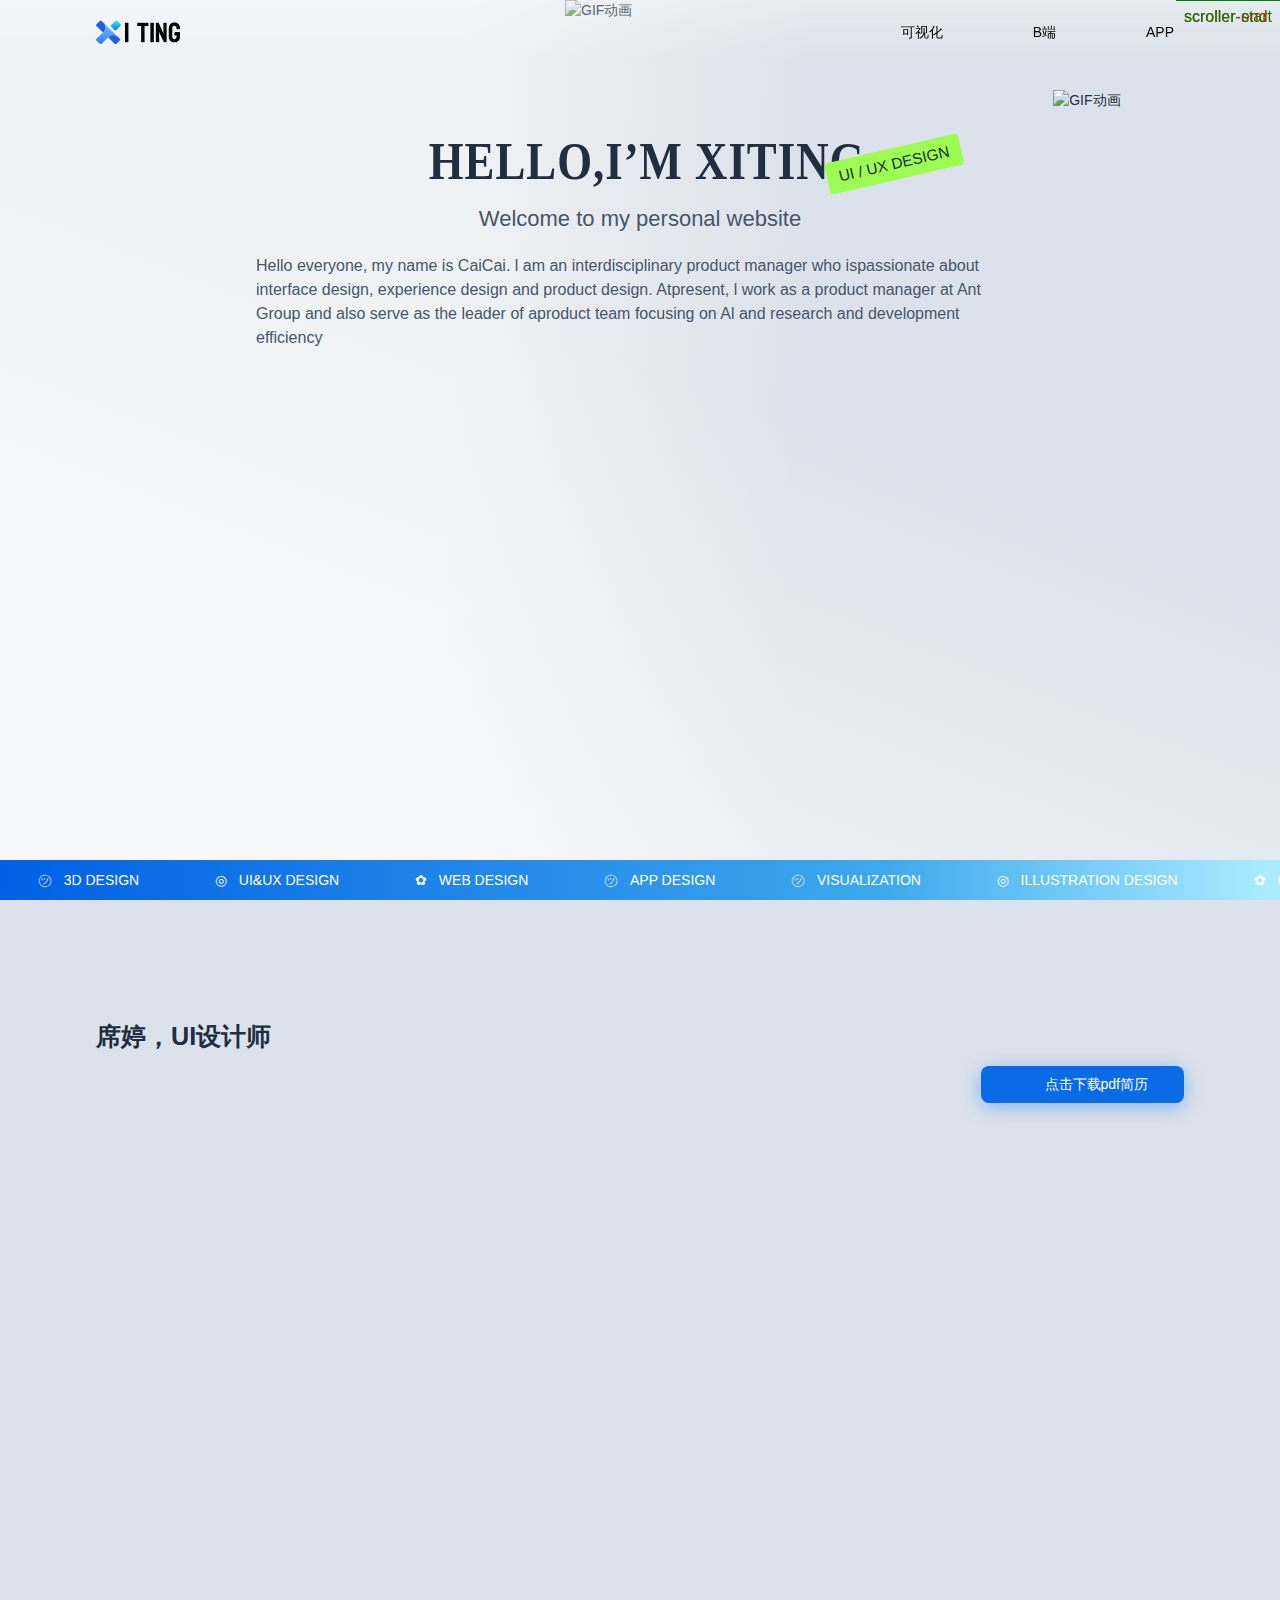
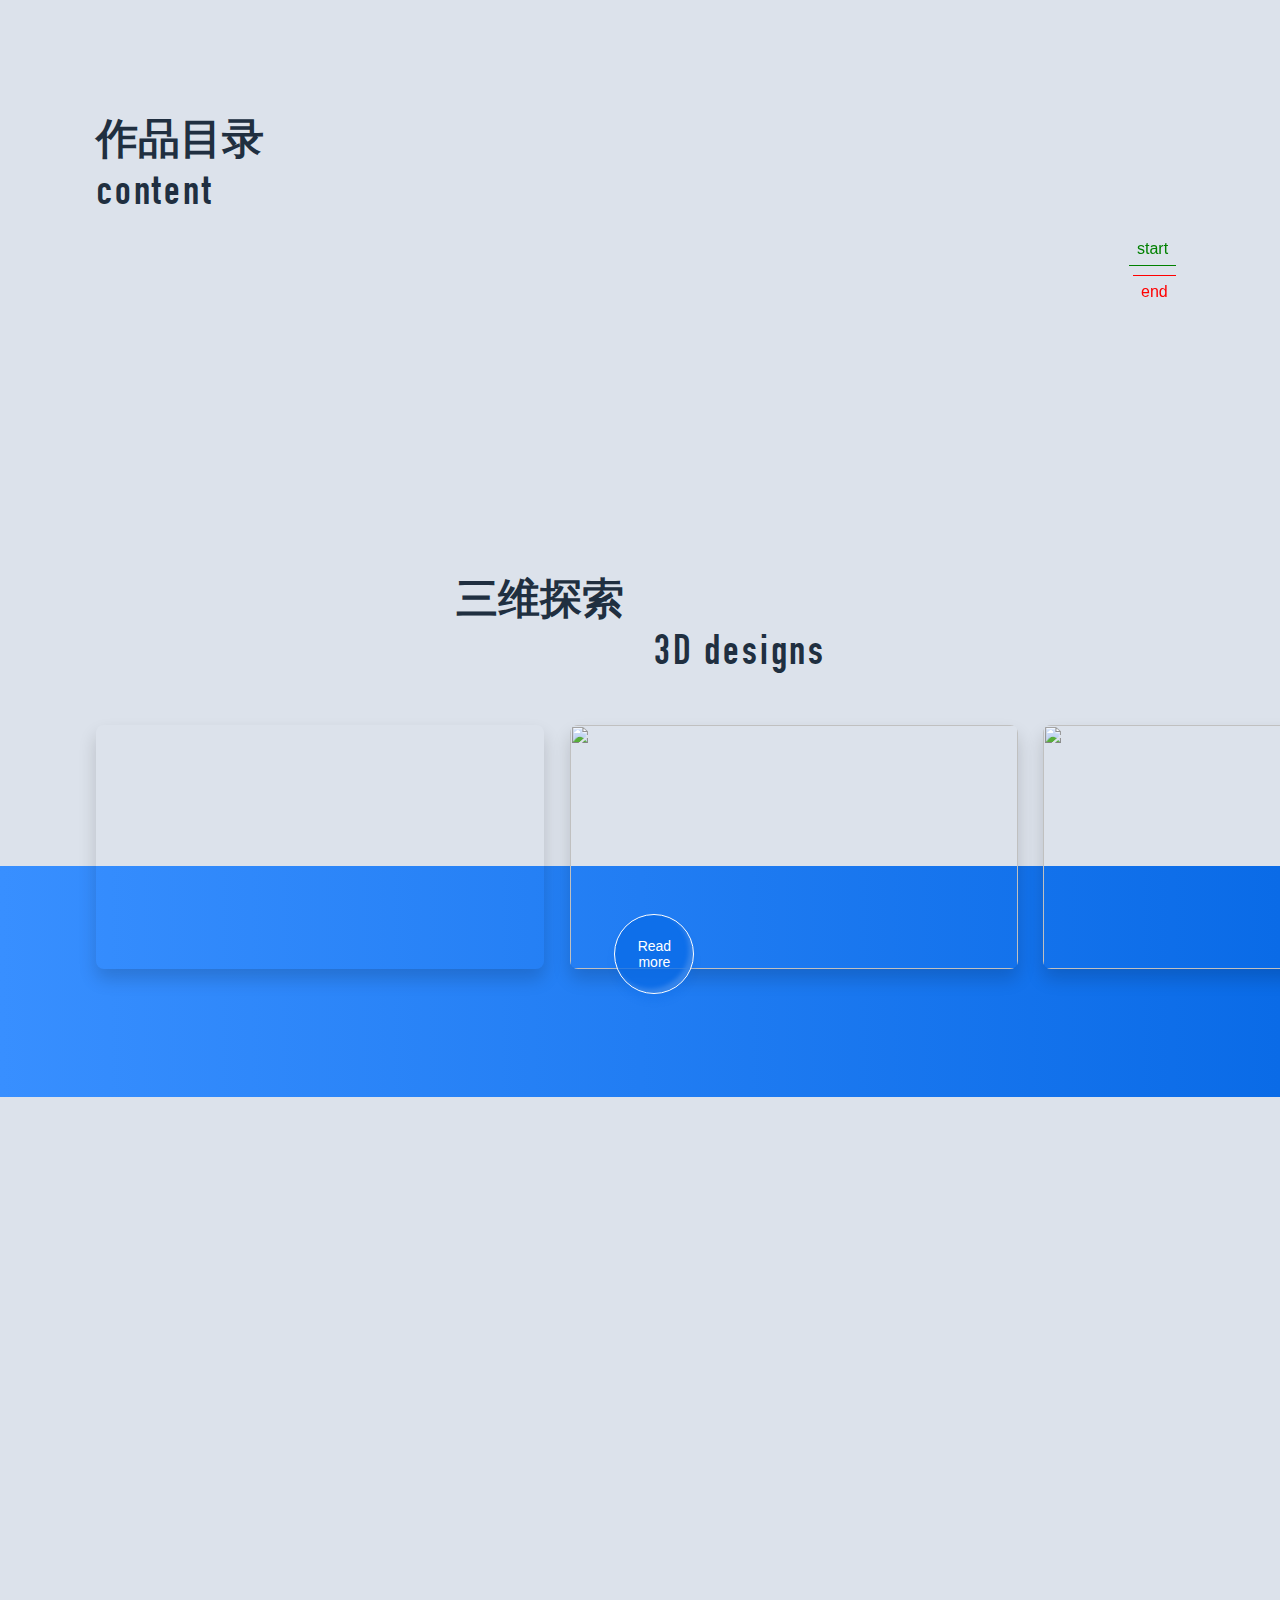
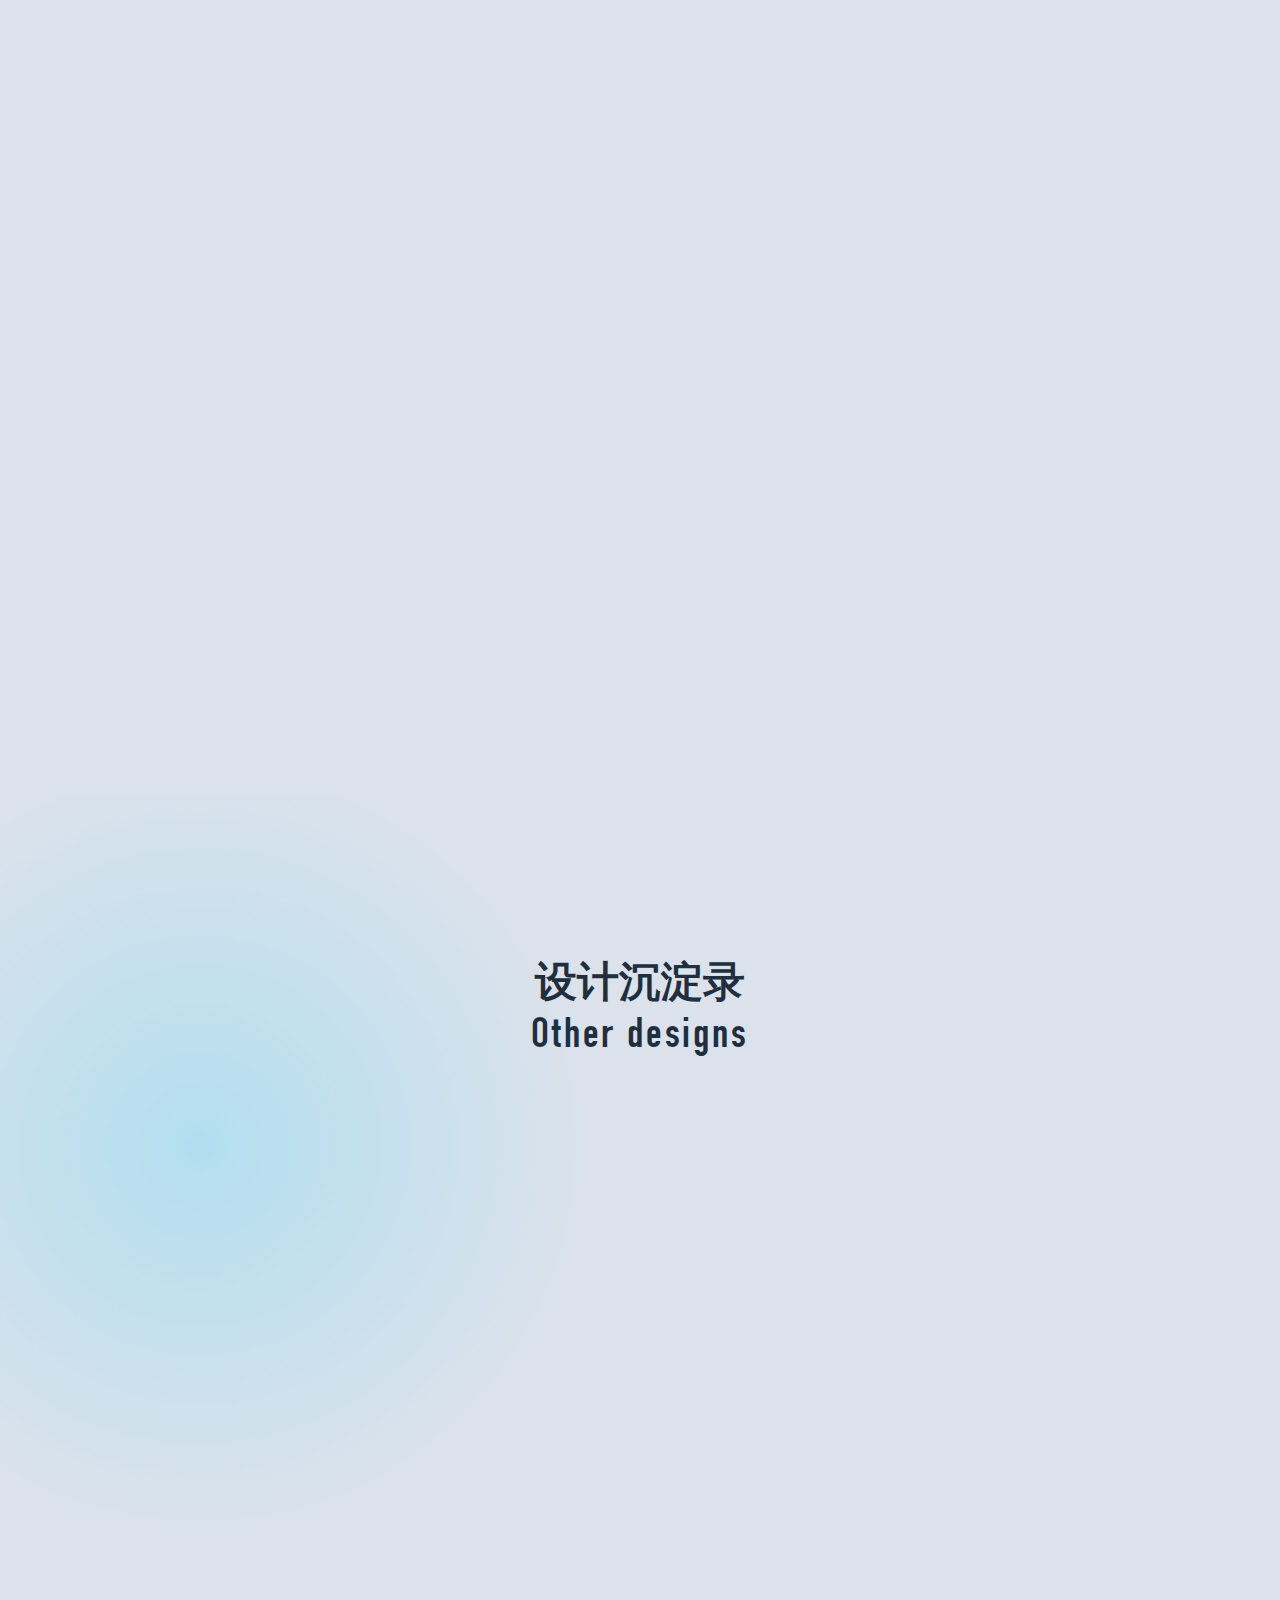
==== index.html @ aeb51ff8 "genxin1" ====
<!DOCTYPE html>
<html lang="en">
<head>
    <meta charset="UTF-8">
    <meta name="viewport" content="width=device-width, initial-scale=1.0">
    <title>席婷作品集</title>
    <link rel="shortcut icon" href="favicon.ico" type="image/x-icon">
    <script src="./libs/ScrollTrigger.min.js"></script>
    <script src="./libs/gsap.min.js"></script>
    <script src="//at.alicdn.com/t/c/font_4624662_8iobqelvjd4.js"></script>
    <style type="text/css">
        .icon {
           width: 1em; height: 1em;
           vertical-align: -0.15em;
           fill: currentColor;
           overflow: hidden;
        }
    </style>
    <link rel="stylesheet" href="./css/base.css">
    <link rel="stylesheet" href="./css/index.css">
</head>
<body>
    <!---------------------------- 头部 ---------------------------->
    <div class="header">
        <div class="wrapper">
            <!-- logo -->
            <a href="./index.html" class="mylogo"></a>
            <!-- 导航 -->
            <ul class="nav">
                <li><a href="visualization.html">可视化</a></li>
                <li><a href="tob.html">B端</a></li>
                <li><a href="app.html">APP</a></li>
            </ul>
            <!-- 手机显示按钮 -->
            <div class="burger"></div>
        </div>
    </div> 
    <!------------------------ 1.作品集封面 ---------------------------->
    <div class="banner">
        <div class="gif-container gif1">       
            <img src="./img/index/gif/方形-statistic.png" alt="GIF动画" class="static-gif">
            <img src="./img/index/gif/方形gif.png" alt="GIF动画" class="hover-gif" id="gifImage" >
        </div>
        <div class="gif-container gif2">       
            <img src="./img/index/金属旋转/4告警动画49-70-90_0000.png" alt="GIF动画" class="static-gif">
            <img src="./img/index/gif/metal.png" alt="GIF动画" class="hover-gif" id="gifImage" >
        </div>

        <div class="wrapper"> 
                <div class="banner-title">
                    <h1 >hello,i’m xiting. </h1> 
                    <div class="banner-label">UI / UX DESIGN </div>              
                </div>

                <h4>Welcome to my personal website</h4>
                <p>Hello everyone, my name is CaiCai. l am an interdisciplinary product manager who ispassionate about interface design, experience design and product design. Atpresent, l work as a product manager at Ant Group and also serve as the leader of aproduct team focusing on Al and research and development efficiency</p>
        </div>
        <div class="banner-roll">
            <div class="roll">
                <span>㋡&nbsp&nbsp 3d design</span>
                <span>◎&nbsp&nbsp UI&UX  DESIGN</span>
                <span>✿&nbsp&nbsp WEB Design</span>
                <span>㋡&nbsp&nbsp app Design</span>
                <span>㋡&nbsp&nbsp Visualization</span>
                <span>◎&nbsp&nbsp Illustration design</span>
                <span>✿&nbsp&nbsp Graphic Design</span>
            </div>
    
        </div>
        <div class="banner-bg"></div>
    </div>
    <!------------------------- 2.个人信息 ----------------------------->
    <div class="personal">
        <img src="./img/index/3d表情.png" alt="" class="emoji">
        <!-- 上方个人信息 -->
        <div class="personal-top wrapper">
            <div class="person-left">
                <img src="./img/index/个人照片.png" alt="" class="myphoto">
                <h2 class="name">席婷，UI设计师</h2>
                <ul class="skill-tags">
                    <li class="skill-tag">8年UI设计经验</li>
                    <li class="skill-tag">三维设计</li>
                    <li class="skill-tag">动效设计</li>
                    <li class="skill-tag">交互设计</li>
                </ul>
            </div>
            <div class="button-3d">
                <a href="" class="download-button">
                    <div class="arrow">
                        <iframe src="./img/index/arrow.svg" frameborder="0"></iframe>
                    </div>
                    点击下载pdf简历
                </a>
            </div>
        </div>
        <!-- 下方工作经历 -->
        <div class="work-experience wrapper">
            <!-- 　时间线 -->
            <ul class="timeline">    
                <li class="timeline-item">
                    <i class="icon timeline-axis circle"></i>
                    <div class="timeline-content">
                        <h4>2022/03  -  至今</h4>
                        <div class="company">武汉光谷信息技术股份有限公司</div>
                        <div class="company-duties">UI设计师</div>
                        
                        <p>1.主导设定整体视觉风格和UI设计，包括界面设计<span>图标设计</span>、图标设计、配色，负责参与设计体验、交互流程和设计规范的制定
                            <br><span></span>
                            2.跟进产品设计、开发和上线的整个过程，跟进设计还原度，保障产品设计品质的有效落地
                            <br>
                            3.根据公司品牌策略，设计各种日常运营活动、banner、海报、单页等
                        </p>
                    </div>
                </li>
                <li class="timeline-item">
                    <i class="icon timeline-axis circle"></i>
                    <div class="timeline-content">
                        <h4>2022/03  -  至今</h4>
                        <div class="company">武汉光谷信息技术股份有限公司</div>
                        <div class="company-duties">UI设计师</div>
                        
                        <p>1.主导设定整体视觉风格和UI设计，包括界面设计<span>图标设计</span>、图标设计、配色，负责参与设计体验、交互流程和设计规范的制定
                            <br><span></span>
                            2.跟进产品设计、开发和上线的整个过程，跟进设计还原度，保障产品设计品质的有效落地
                            <br>
                            3.根据公司品牌策略，设计各种日常运营活动、banner、海报、单页等
                        </p>
                    </div>
                </li>
                <li class="timeline-item">
                    <i class="icon timeline-axis circle"></i>
                    <div class="timeline-content">
                        <h4>2018/07  -  2022/03</h4>
                        <div class="company">武汉小象智云科技有限公司</div>
                        <div class="company-duties">UI设计师</div>
                        
                        <p>1.主导设定整体视觉风格和UI设计，包括界面设计<span>图标设计</span>、图标设计、配色，负责参与设计体验、交互流程和设计规范的制定
                            <br><span></span>
                            2.跟进产品设计、开发和上线的整个过程，跟进设计还原度，保障产品设计品质的有效落地
                            <br>
                            3.根据公司品牌策略，设计各种日常运营活动、banner、海报、单页等
                        </p>
                    </div>
                </li>



            </ul>
        </div>
    </div>
    <!--------------------------- 3.目录 ----------------------------->
    <div class="content">
        <img src="./img/index/3d靶子.png" alt="" class="target">
        <div class="wrapper">
            <h1>作品目录</h1>
            <p class="English">content</p>  
            <ul class="content-items">
                <!-- APP -->
                <li class="content-item item-1">
                    <a href="visualization.html">
                        <div class="content-img">
                            <img src="./img/index/1APP.png" alt="">
                        </div>
                        <img src="./img/index/数字1.png" alt="" class="number">
                        <h2>可视化</h2>
                        <ul class="content-labels">
                            <li class="content-label">数字化配电房运维平台</li>
                            <li class="content-label">湖南保供电</li>
                        </ul>
                    </a>
                </li>
                <!-- PC端 -->
                <li class="content-item item-2">
                    <a href="tob.html" >
                        <div class="content-img">
                            <img src="./img/index/2PC.png" alt="">
                        </div>
                        <img src="./img/index/数字2.png" alt="" class="number">
                        <h2>PC端</h2>
                        <ul class="content-labels">
                            <li class="content-label">泛在物联图形绘制系统</li>
                            <li class="content-label">问答社区</li>
                        </ul>
                    </a>
                </li>
                <!-- 可视化 -->
                <li class="content-item item-3">
                    <a href="app.html">
                        <div class="content-img">
                            <img src="./img/index/3可视化.png" alt="">
                        </div>
                        <img src="./img/index/数字3.png" alt="" class="number">
                        <h2>APP&小程序</h2>
                        <ul class="content-labels">
                            <li class="content-label">车船定位</li>
                            <li class="content-label">车船定位</li>
                        </ul>
                    </a>
                </li>
            </ul>
      
        </div>
    </div>
    <!---------------------------4.3d设计 ----------------------------->
    <div class="design-3d">
        <img src="./img/index/metal.png" alt="" class="metal">
        <h1 class="text-left">三维探索</h1>
        <p class="English en-right">3D designs</p> 
        <div class="div-3d">
            <div class="more-button">
                <a href="./gsap.html"><p>Read</p><p>more</p></a>
            </div>
            <ul class="lists-3d">
                <li class="list-3d"><video src="./video/作品集视频.mp4" autoplay muted loop ></video> </li>
                <li class="list-3d"><img src="./img/index/3d-2.png" alt=""> </li>
                <li class="list-3d"><img src="./img/index/3d-3.png" alt=""> </li>
                <li class="list-3d"><img src="./img/index/3d-4.png" alt=""> </li>
            </ul> 
        </div>
        <div class="decoration">
            <img src="./img/index/3d design.png" alt="">
        </div>
    </div>
    <!------------------------- 5.其他设计 --------------------------->
    <div class="other-designs">
        <img src="./img/index/3d钢笔.png" alt="" class="pen">
        <h1 >设计沉淀录</h1>
        <p class="English">Other designs</p>  
        <div class="img-roll wrapper">
            <!-- 向左滚动 -->
            <div class="text-scroll">
                <span>3d design</span>
                <span>☻</span>
                <span>Operations Design</span>
                <span >✹</span>
                <span>Graphic Design</span>
                <span>☻</span>
            </div>
            <!-- 向右滚动 -->
            <ul class="scroll-right">
                <li class="right-list"><img src="./img/index/img-roll/1.png" alt=""></li>
                <li class="right-list"><img src="./img/index/img-roll/2.png" alt=""></li>
                <li class="right-list"><img src="./img/index/img-roll/3.png" alt=""></li>
                <li class="right-list"><img src="./img/index/img-roll/4.png" alt=""></li>
                <li class="right-list"><img src="./img/index/img-roll/5.png" alt=""></li>
                <li class="right-list"><img src="./img/index/img-roll/6.png" alt=""></li>

            </ul>
            <!-- 向左滚动 -->
            <ul class="scroll-left">
                <li class="left-list"><img src="./img/index/img-roll/7.png" alt=""></li>
                <li class="left-list"><img src="./img/index/img-roll/8.gif" alt=""></li>
                <li class="left-list"><img src="./img/index/img-roll/9.gif" alt=""></li>
                <li class="left-list"><img src="./img/index/img-roll/10.png" alt=""></li>
                <li class="left-list"><img src="./img/index/img-roll/11.png" alt=""></li>
                <li class="left-list"><img src="./img/index/img-roll/12.png" alt=""></li>
            </ul>

        </div>
    </div>





  <!-- 引入JS文件 --> 
  <script src="./js/index.js"></script>
  <script src="./js/media.js"></script>
  <script src='https://cdnjs.cloudflare.com/ajax/libs/matter-js/0.19.0/matter.min.js'></script><script  src="./script.js"></script>


</body>
</html>
---- css/base.css ----
/* 基础公共样式：清除默认样式 + 设置通用样式 */
* {
  margin: 0;
  padding: 0;
  box-sizing: border-box;
}

li {
  list-style: none;
}

html,body {
  font: 14px/1.5 "PingFang SC","Microsoft Yahei", "Hiragino Sans GB", "Heiti SC", "WenQuanYi Micro Hei", sans-serif;
  color: #202F40;
  height: 100%;
}

a {
  color: #202F40;
  text-decoration: none;
}

/* --------------------------------字体引用-------------------------------- */
@font-face {
    font-family: "DIN-Condensed";
    src: url("../font/DIN-Condensed-Bold-2.ttf");font-weight: normal;font-style: normal;
}

/* 版心 */
.wrapper {
  width: 85%;
  margin: auto;
  height: 100%;  
}

:root {
  /* 主要背景 */
  --body-bg-color: #DCE2EB;
  /* --card-bg-color: #fff; */
  /* --line-color: #d7d7d7; */

  /* 主要主题颜色 */
  --first-color: #0A6BE7;
  /* --secend-color: #6a59d1; */
  /* --third-color: #777; */

  /* 字体颜色 */
  --text-color-1:#202F40;
  --text-color-2:#475669;
  --text-color-3:#9DAABF;

  /* 盒子阴影 */
  /* --box-shadow: 0px 0px 20px rgb(0 0 0 /10%); */

  /* 字体大小 */
  --small-font-size: .9rem;
  --normal-font-size: 1rem;
  --middle-font-size: 1.14rem;
  --big-font-size: 1.5rem;

  /* color filet */
  --color-filter: invert(1);

  /* 滚动条 */

  --scrool-bar-color: #c5cadf;
  --scrool-thumb-color: #70768a;
  --scrool-thumb-hover-color: #454f6b;

}

html {
  /* 鼠标滚动平滑 */
  scroll-behavior: smooth;
}
---- css/index.css ----
body{
    background-color:var( --body-bg-color) ;
}
/* --------------------------------------头部------------------------------------------ */
.header{
    width: 100%;
    height: 64px;
    position: fixed;
    top: 0;
    z-index: 123;
    background: linear-gradient(180deg, rgba(255, 255, 255, 0.30) 0%, rgba(255, 255, 255, 0.00) 100%);
  }
  
.mylogo{
    width: 84px;
    height: 24px;
    background-size: cover;
    background-image: url(../logo/logo.svg);
}
  
.header .wrapper {
    height: 100%;
    /* 垂直居中 */
    align-items: center;
    display: flex; 
    /* 两端对齐 */
    justify-content: space-between;
}
/* 导航 */
.nav {
    display: flex;
  }
.nav a {
    font-size:var(--normal-font-size);
    color: #000;
    margin: 10px;
    text-decoration: none;
    position: relative;
    margin-left: 5.7rem;  
}
.nav a::after{
    content: '';
    width: 100%;
    height: 1px;
    /* currentColor可以获取当前元素或父元素的color */
    background-color: currentColor;
    position: absolute;
    left: 0;
    bottom: 0;
    /* 沿x轴缩放至隐藏 */
    transform: scaleX(0);
    /* 设置变换圆点为右 */
    transform-origin: right;
    /* 设置变换时的过渡 */
    transition: transform 0.3s ease-out;
}
.nav a:hover::after{
    /* 沿x轴缩放至显示 */
    transform: scaleX(1);
    /* 设置变换圆点为左 */
    transform-origin: left;
}
.burger {
    display: none;
}

/* ----------------------------------1.作品集封面----------------------------------- */
.banner{
    width: 100%;
    height: 100%;
    display: flex;
    justify-content: center;
    background: linear-gradient(201deg, rgba(252, 252, 252, 0.00) 43.24%, rgba(252, 252, 252, 0.60) 83.72%),
                linear-gradient(272deg, rgba(252, 252, 252, 0.00) 37.92%, rgba(252, 252, 252, 0.60) 64.42%);
}
.banner-bg {
    z-index: -1;
    width: 100%;
    height: 100%;
    position: absolute;
    background-image: url(../img/index/banner-bg.png);
    background-repeat: no-repeat; 
    background-size: 200vw 100vh;
    animation:banner-bg-flow 30s linear infinite;  
}

@keyframes banner-bg-flow{
    0%{
        background-position:0 0;

    }
    
    100%{
        background-position: -100vw 0;
    }

}

.banner .wrapper {
    height: 100%;
    padding-top: 10%;
    padding-bottom: 4%;
    display: inline-flex;
    flex-direction: column;
    justify-content: flex-start;
    align-items: center;  
}

.banner-title{
    display: flex;
    align-items: flex-end;
    flex-shrink: 0;
    justify-content: center;
    margin-left: 15%;
    
}
.banner h4 {
    color: var(--text-color-2);
    font-size: 22px;
    font-weight: 500;
    padding-top: 0.5vw;
}
.banner p {
    width: 60vw;
    font-size: 16px;
    color: var(--text-color-2);
    margin: 1.5vw 0;
}
.banner h1 {
    font-size: 3.5vw;
    font-family: "Helvetica Neue";
    letter-spacing: 1px;
    text-transform: uppercase;
    transform: scaleY(1.2);
}
.banner-label {
    display: inline-flex;
    height: 32px;
    transform: rotate(-13deg) ;
    transition: all 0.6s ease-out;
    transform-origin: left bottom;
    padding: 6px 12px;
    align-items: center;
    border-radius: 4px;
    background: #9DFC51;
    font-size: 1.1rem;
    color: var(--text-color-1);
    font-weight: 500;
    letter-spacing: 0px;
    position: relative;
    left: -8%;
}
/* ----------gif鼠标移入效果----------- */
.gif-container {
    position: absolute;
    overflow: hidden; /* 防止图片溢出容器 */
    width: 150px; /* 根据需要调整宽度 */
    height: 150px;
    transition: all 0.6s ease-out;
}
.gif-container img {
    position: absolute;
    width: 100%; /* 根据需要调整宽度 */
    height: 100%; /* 根据需要调整高度 */
}
.static-gif {
    z-index: 1; /* 确保静态图片在前面 */
}
.hover-gif {
    display: none; /* 默认不显示 */
    z-index: 2; /* 确保悬停图片在前面 */
}
.gif-container:hover .static-gif {
    display: none; /* 悬停时隐藏静态图片 */
}
.gif-container:hover .hover-gif {
    display: block; /* 悬停时显示悬停图片 */
}

/* 单独设置 */
.banner .gif1 {
    right: 6%;
    top: 10%;
}


/* -------------个人经验等信息----------------- */
.banner-information {
    margin-top: 2.2rem;
    display: flex;
}
.banner li {
    display: flex;
}
.banner .number {
    font-size: 4.1rem;
    font-weight: 700;
    font-family: "DIN-Condensed";
    background: linear-gradient(180deg, #0C75F0 0%, #30A8FF 100%);
    -webkit-background-clip: text;
    -webkit-text-fill-color: transparent;
}
.banner .unit {
    /* 上右下左 */
    margin: 0.7rem 0 0 0.28rem;
    font-size: 12px;
    font-weight: 400;
    display: inline-block;
    vertical-align: top;
}
.banner iframe {
    width: 112px;
    height: 8px;
}
.banner .one {
    padding-top: 0.4rem;
    margin-left: 1.2rem;
    display: flex;
    flex-direction: column;
    align-items: flex-end;
    gap: 2px;
}
.banner .line {
    width: 1px;
    height: 2.8rem;
    background-color: rgba(51, 52, 59, 0.20);
    margin-top: 0.8rem;
    margin-left: 1.4rem;
    margin-right: 1.4rem;
}
.banner .two {
    padding-top: 0.5rem;
    display: flex;
    flex-direction: column;
    align-items: flex-start;
    gap: 0.7rem;
}

.banner-roll {
    width: 100%;
    height: 40px;
    position: absolute;
    bottom: 0;
    background: linear-gradient(90deg, #0160E5 0%, #3EA9EC 69.27%, #AAEBFF 98.96%);
    color: #fff;
    display: flex;
    align-items: center;
    overflow: hidden;
}
.banner-roll .roll{
    display: flex;
    position: absolute;
    left: 0px;
}
.banner-roll span {
    margin:0 38px;
    text-transform: uppercase;
    /* 强制文字不换行 */
    white-space: nowrap;
}
/* 文字动画 */
.banner-roll .roll{  
    animation:text-roll 30s linear infinite;   
}
@keyframes text-roll{
    0%{
        transform:  translateX(0px);
    
    }
    
    100%{
        transform:  translateX(-1442px);
    }
}




/* -------------------------------2.个人资料banner----------------------------- */
.personal {
    width: 100%;
    /* height: 960px; */   
    background-repeat: no-repeat; 
    position: relative;
    overflow: hidden;
    animation:bg-flow 15s linear infinite;  
    
}
@keyframes bg-flow{
    0%,100%{
        background-image: 
        radial-gradient(closest-side, rgba(53, 179, 211, 0.55), rgba(235, 105, 78, 0)),
        radial-gradient(closest-side, rgba(235, 105, 78, 0), rgba(235, 105, 78, 0)),
        radial-gradient(closest-side, rgb(100 36 255 / 25%), rgba(235, 105, 78, 0)),
        url(../img/index/个人信息bg.png);
        background-size: 600px 600px, 24vw 24vw, 300px 300px, 100% auto;
        background-position: -225px 18vw, 7vw 16vw, 5vw 16vw, 0 0;
        
    }
    
    30%{
        background-image: 
        radial-gradient(closest-side, rgba(53, 179, 211, 0.55), rgba(235, 105, 78, 0)),
        radial-gradient(closest-side, rgba(235, 105, 78, 0), rgba(235, 105, 78, 0)),
        radial-gradient(closest-side, rgb(100 36 255 / 25%), rgba(235, 105, 78, 0)),
        url(../img/index/个人信息bg.png);
        background-size: 400px 400px, 40vw 40vw, 500px 500px, 100% auto;
        background-position: 50px 15vw, -100px 16vw, 6vw 15vw, 0 0;
    }
    60%{
        background-image: 
        radial-gradient(closest-side, rgba(53, 179, 211, 0.55), rgba(235, 105, 78, 0)),
        radial-gradient(closest-side, rgba(235, 105, 78, 0), rgba(235, 105, 78, 0)),
        radial-gradient(closest-side, rgb(100 36 255 / 25%), rgba(235, 105, 78, 0)),
        url(../img/index/个人信息bg.png);
        background-size: 400px 400px, 30vw 30vw, 500px 500px, 100% auto;
        background-position: -200px 17vw, 0px 16vw, -10vw 21vw, 0 0;
    }
}

.personal-top {
    display: flex;
    justify-content: space-between;
    align-items: flex-end;
}
.myphoto {
    width: 16vw;
    margin: 8vw 0 10px 0;
}

.name {
    color: var(--text-color-1);
    font-size: 1.8rem;
    font-weight: 800;
    width: 8em;
}


@keyframes typingWords {
    0% {
        width: 0;
    }
}

@keyframes cursor {
    50% {
        border-color: transparent;
    }
}

.skill-tags {
    display: inline-flex;
    gap: 12px;
    /* 自动换行 */
    flex-wrap: wrap;
    margin-top: 16px;
    /* 缓入缓出 */
	transition: all  ease-out;
}
.skill-tags li {
    display: flex;
    padding: 4px 16px;
    justify-content: center;
    align-items: center;
    border-radius: 37px;
    color: #000;
    border: 1px solid #000;
}
/* -------下载简历按钮样式-------- */
.button-3d{
    /* transform-style: preserve-3d; /* 使子元素保持3D空间 */
    /* perspective: 500px; 设置透视距离 */
}
.download-button {
    /* transform: rotatez(5deg);  */
    transform-origin: right bottom 0;
    display: inline-flex;
    padding: 8px 36px 8px 24px;
    justify-content: center;
    align-items: center;
    gap: 10px;
    border-radius: 8px;
    color: #fff;
    background: var(--first-color);
    box-shadow: 0px 4px 20px 0px rgba(10, 107, 231, 0.40);
    white-space: nowrap;
}

@keyframes animate{
    0%{
        background-position: 0 0;
    }
    100%{
        background-position: 450% 0;
    }
}

.personal a:hover{
    background: linear-gradient(90deg,#03a9f4,#45C496,#03a9f4,#B450CD,#03a9f4);
    animation: animate 8s linear infinite;
    background-size: 450%;
    color: #fff;
    border: 0px solid #000;
    box-shadow: 0px 4px 20px 0px rgba(10, 107, 231, 0.40);
}

/* 下载箭头移动动画 */
.arrow{
    width: 30px;
    height: 15px;
}
.arrow iframe {
    width: 19px;
    height: 14px;
    animation:arrow 1s linear infinite;  
}

@keyframes arrow{
    0%{
        transform:  translateX(0px);
    
    }
    50% {
        transform:  translateX(10px);
    }
    100%{
        transform:  translateX(0px);
    }
}

/* ------------下方工作经历------------- */
.work-experience{
    margin-top: 40px;
    margin-bottom: 80px;
    display: flex;
    padding: 38px 40px 35px 40px;
    justify-content: center;
    align-items: center;
    border-radius: 24px;
    border: 2px solid #FFF;
    background: rgba(255, 255, 255, 0.3);
    box-shadow: 0px 0px 30px 0px rgba(225, 232, 251, 0.80) inset;
    backdrop-filter: blur(3px);

}

/* ------------------时间线样式------------------- */

.timeline {
    display: flex;
    justify-content: space-between;
    align-items: flex-start;
    flex-wrap: wrap;
}

.timeline-item {
    position: relative;
    width: 30%;
    /* height: 280px; */
}

.timeline-item:first-child::before {
    display: block;
}


.timeline-item::before {
    content: '';
    position: absolute;
    left: 0;
    top: 6px;
    z-index: 0;
    width: 1px;
    height: 98%;
}

.timeline-item::before,
hr {
    /* 时间线 */
    border-left: 1px dashed #C7D0D9;
}

.timeline-axis {
    position: absolute;
    left: -5px;
    top: 0;
    z-index: 10;
    width: 20px;
    height: 20px;
    line-height: 20px;
    /* 圆点颜色 */
    background-color: #EDF1F8;
    color: #5FB878;
    border-radius: 50%;
    text-align: center;
    cursor: pointer;
}

.icon {
    font-family: layui-icon !important;
    font-size: 16px;
    font-style: normal;
}

.timeline-content {
    padding-left: 25px;
    /* 内容文字样式 */
    line-height: 22px;
    color: #666;
    top:-10px;
}

/* 入职时间样式 */
.timeline h4 {
  position: relative;
  margin-bottom: 8px;
  font-weight: 400;
  color: #4C5A72;
}
/* 标题文字样式 */
.timeline .company {
    font-size: var(--middle-font-size);
    font-weight: 600;
    display: block;
    width: 300px;
    color: #34495E;
    margin-bottom: 12px;
}
/* 职务标签 */
.company-duties{
    display: inline-flex;
    padding: 3px 10px;
    justify-content: center;
    align-items: center;
    border-radius: 4px;
    background: rgba(10, 107, 231, 0.10);
    color: var(--first-color);
    font-size: var( --small-font-size);
    margin-bottom: 12px;
}

.timeline span {
  color: var(--first-color);
}

.timeline-content p {
    color:var( --text-color-2);
    line-height: 179.5%;
}

/* 圆点样式 */
.circle {
    width: 12px;
    height: 12px;
    border-radius: 50%;
    border: 2px solid #71A3FF;
    margin-top: 4px;
    /* margin-left: 4px */
}
/* ----------------------------------------------------- */

.emoji {
    width: 200px;
    position: absolute;
    top: 9vw; 
    right: 2vw;
    /* 缓入缓出 */
	transition: all 0.6s ease-out;

}

/* ----------------------------------------3.目录---------------------------------------- */
.content {

    width: 100%;
    padding: 8vw 0 6vw 0;
    position: relative;  
    background-repeat: no-repeat;
    animation:content-flow 5s linear infinite;  
}
@keyframes content-flow {
    0% ,100%{
        background-image: 
        radial-gradient(closest-side, rgba(14, 207, 255, 0.1), rgba(235, 105, 78, 0)),
        radial-gradient(closest-side, rgba(147, 52, 255, 0.2), rgba(235, 105, 78, 0)),
        radial-gradient(closest-side, rgba(52, 184, 255, 0.4), rgba(235, 105, 78, 0)),
        radial-gradient(closest-side, rgba(255, 236, 31, 0.2), rgba(235, 105, 78, 0));
        background-size:40vmax 40vmax, 30vmax 30vmax, 28vmax 28vmax, 20vmax 20vmax;
        background-position:-200px 16vw,80vw 20px,70vw 6vw,80vw 12vw; 
    }
    30%{
        background-image: 
        radial-gradient(closest-side, rgba(14, 207, 255, 0.1), rgba(235, 105, 78, 0)),
        radial-gradient(closest-side, rgba(147, 52, 255, 0.2), rgba(235, 105, 78, 0)),
        radial-gradient(closest-side, rgba(52, 184, 255, 0.4), rgba(235, 105, 78, 0))，
        radial-gradient(closest-side, rgba(255, 236, 31, 0.2), rgba(235, 105, 78, 0));
        background-size:40vw 40vw, 28vmax 28vmax, 32vmax 32vmax, 26vmax 26vmax;
        background-position:-200px 16vw,60vw 12px,80vw 20vw,70vw 8px,; 
    }
    60%{
        background-image: 
        radial-gradient(closest-side, rgba(14, 207, 255, 0.1), rgba(235, 105, 78, 0)),
        radial-gradient(closest-side, rgba(147, 52, 255, 0.2), rgba(235, 105, 78, 0)),
        radial-gradient(closest-side, rgba(52, 184, 255, 0.4), rgba(235, 105, 78, 0)),
        radial-gradient(closest-side, rgba(255, 236, 31, 0.2), rgba(235, 105, 78, 0));
        background-size:40vw 40vw, 32vmax 32vmax, 28vmax 28vmax, 30vmax 30vmax;
        background-position: -200px 16vw, 60vw 12vw, 80vw 4vw,80vw 18vw;
    }
}
h1 {
    font-size: 3rem;
}
.English {
    margin-top:  -6px;
    font-size: 3rem;
    margin-bottom: 3vw;
    font-family: "DIN-Condensed";
    letter-spacing: 0.2rem;
}
.content-items {
    display: flex;
    justify-content: space-between;
    /* margin-bottom: 80px; */
}
.content-item {
    width: 27vw;
    border-radius: 17px;
    border: 1.5px solid #FFF;
    background: #FFF;
    box-shadow: 0px 0px 30px 0px rgba(225, 232, 251, 0.80) inset;
    /* 缓入缓出 */
	transition: all 0.5s ease-out;
    opacity: 0;
    transform: translateY(-20px) scale(0.96);
}

.content-item:hover {
    /* 鼠标移入元素沿Y轴上移 */
    transform: translateY(-10px);
    box-shadow: 0px 0px 30px 0px rgba(225, 232, 251, 0.80) inset, 0px 14px 20px 0px rgba(75, 102, 116, 0.15);
    .content-img img {
        transform: scale(1.05);        
    }
}
.content-item a {
    display: block;
    padding: 15px 15px 24px 15px;
}


.content-img {
    width: 100%;
    overflow: hidden;
    border-radius: 12px;
}
.content-img img {
    width: 100%;
    transition: all 0.5s ease-in-out 0.1s;
}
.content .number {
    width: 20%;
    margin-top: 1.2rem;
    margin-left: 8px;
}

.content h2 {
    font-size: 2rem;
    margin-top: -2rem;
    margin-bottom: 0.4vw;
    margin-left: 8px;
}

.content-labels {
    display: inline-flex;
    align-items: flex-start;
    gap: 16px;
    margin-left: 8px;
}
.content-label {
    display: flex;
    padding: 6px 19px;
    align-items: flex-start;
    gap: 16px;
    border-radius: 22px;
    border: 1px solid var(--475669, #475669);
    white-space: nowrap;
}

/* -----3d靶子------ */
.target {
    width: 102px;
    position: absolute;
    top: 8.2vw; 
    left: 12vw;
    /* 缓入缓出 */
	transition: all 0.6s ease-out;
}
/* -------------------------------------4.3d设计--------------------------------- */
/* 旋转金属 */
.metal {
    position: absolute;
    width: 10vw;
    top: 5.8vw;
    left: 45vw;
    z-index: 200;
}
.design-3d {
    width: 100%;
    padding-top: 8vw;
    text-align: center;
    position: relative; 
    overflow: hidden;
}
.div-3d {
    width: 100%;
    padding-bottom: 10vw;
    position: relative;
    /* overflow: hidden; */
}
.lists-3d {
    /* 缓入缓出 */
	transition: all 0.6s ease-out;
    display: flex;
    width: 5000px;
    margin-left: 7.5vw;
    gap: 2vw;
}
.list-3d {
    width: 35vw;
    height: 19vw;
    border-radius: 8px;
    box-shadow: 0px 10px 18px 0px rgba(0, 0, 0, 0.16);
}
.list-3d video,.list-3d img{
    width: 100%;
    height: 100%;
    border-radius: 8px;
}
.decoration {
    width: 100%;
    height: 18vw;
    background: linear-gradient(90deg, #388FFF 0%, #0A6BE7 100%);
    position: absolute;
    bottom: 0;
    z-index: -1;
    img {
        width: 80vw;
        margin-top: 4vw;
    }
}
.button2 {
    display: flex;
    
}

.more-button {
    position: absolute;
    bottom: 0;
    z-index: 100;
    left: 48vw;
    margin-bottom: 8vw;
    width: 80px;
    height: 80px;
    border-radius: 40.5px;
    background: rgba(10, 107, 231, 0.80);
    border: 1px solid #FFF;
    box-shadow: -4px -4px 4.3px 0px #3685EB inset, 0px 7px 6px 0px rgba(10, 107, 231, 0.25);

}

/* -----按钮hover效果------*/


@keyframes rotateBackground {
    0%{
        transform: rotate(0deg) ;
    }
    100%{
        transform: rotate(360deg);
    }

  }
  @keyframes rotate {
    0%{
        transform: rotate(0deg);
    }
    100%{
        transform: rotate(-360deg);
    }

  }
 
.more-button:hover {
    background: radial-gradient(50% 50% at 50% 50%, #0690F4 37.15%, rgba(6, 144, 244, 0.00) 100%), conic-gradient(from 0deg at 50.62% 49.38%, rgba(0, 178, 255, 0.80) 0deg, rgba(0, 255, 209, 0.80) 57.59999871253967deg, rgba(201, 233, 0, 0.80) 125.99999785423279deg, rgba(118, 132, 255, 0.80) 192.60000944137573deg, rgba(255, 67, 214, 0.80) 264.6000051498413deg, rgba(198, 207, 255, 0.80) 318.59999656677246deg, rgba(0, 178, 255, 0.80) 360deg);
    animation: rotateBackground 8s linear infinite;
    box-shadow: 0px 7px 6px 0px rgba(10, 107, 231, 0.25);
    a {
        animation: rotate 8s linear infinite;
        color: #fff;
    }
}
.more-button a {
    width: 100%;
    height: 100%;
    color: #fff;
    text-align: center;
    font-size: 1rem;
    font-style: normal;
    font-weight: 500;
    line-height: 14px; /* 87.5% */
    display: flex;
    justify-content: center;
    align-items: center;  
    flex-direction: column;
    gap: 2px;
}

/* -------------------------------------5.其他设计--------------------------------- */
.other-designs {
    padding: 12vw 0 5vw 0;
    width: 100%;
    text-align: center;
    position: relative;  
    background-image: 
    radial-gradient(closest-side, rgba(14, 207, 255, 0.2), rgba(235, 105, 78, 0));
    background-size:800px 800px;
    background-position:-200px -4vw; 
    background-repeat: no-repeat;
}
.img-roll {
    border-radius: 32px;
    background: #161B29;
    height: 700px;
    /* 相对定位 */
    position: relative;
    /* 溢出隐藏 */
    overflow: hidden;
    opacity: 0;
    transform: translateY(-20px) scale(0.96);
    /* 缓入缓出 */
    transition: all 0.6s  ease-out;
}
.fade-in{
    transform: translateY(0px) scale(1);
    opacity: 1;
}


.img-roll ul {
    /* overflow: hidden; */
    display: flex;
    position: relative;
    margin-bottom: 70px;
    right: 0px;
}
.img-roll li{
    height: 168px;
    padding-right: 40px;    
}
.img-roll img{
    width: 300px;
    height: 168px;
    border-radius: 6px;
    /* 保持原有尺寸比例，裁切长边 */
    object-fit: cover;
    /* 图片定位正中间 */
    object-position: center;
}

.img-roll .one {
    overflow: hidden;
}
.text-scroll {
    margin: 60px 0 40px 0;
    display: flex;
    justify-content: center;
    
}
.text-scroll span{
    font-size: 4rem;
    font-weight: 800;
    letter-spacing: 0.2rem;
    color: #fff;
    font-family: "DIN-Condensed";
    margin:0 40px;
    /* 强制大写 */
    text-transform: uppercase;
    /* 强制文字不换行 */
    white-space: nowrap;
}

/* 向右动画（或js实现） */
.scroll-right {
    left:-2000px; 
}
.right-list{  
    animation:scroll-right 30s linear infinite;   
}
@keyframes scroll-right{
    0%{
        transform:  translateX(0px);
    
    }
    
    100%{
        transform:  translateX(2040px);
    }
}

/* 向左动画 */
.left-list{  
    animation:first 30s linear infinite;   
}

@keyframes first{
    0%{
        transform:  translateX(0px);
    
    }
    
    100%{
        transform:  translateX(-2040px);
    }
}

/* 鼠标悬停动画停止 */
/* .img-roll ul:hover {
    .left-list{
        animation-play-state: paused;
    }
    .right-list{
        animation-play-state: paused;
    }
} */
/* -----3d钢笔------ */
.pen {
    width: 180px;
    position: absolute;
    top: 5vw; 
    left: 50%;
    transform: translateX(-50%);
    /* 缓入缓出 */
	transition: all 0.6s ease-out;
}





/* ------------------------------- 以上为默认样式 ----------------------------------- */
   /* 一定要将媒体查询的样式放在默认样式之后，否则媒体查询会被默认样式覆盖，也就无法针对不同设备进行变化。 */
  
 @media only screen and (max-width: 1620px) {
    .content h2 {
        font-size: 1.5rem;
    }
    .content-label {
        padding: 3px 19px;
    }
}  


/* ---------------------------------------小于等于1190px--------------------------- */
@media only screen and (max-width: 1190px) {
    .myvideo {
        height: auto;
    }
    .banner {
        height: 49vw;
        position: relative;
    }
    .content-labels {
        flex-wrap: wrap;
        gap: 8px 16px;
    }
}
/* ---------------------------------------小于等于1100px--------------------------- */
@media only screen and (max-width: 1100px) {

    body {
        background-position: -225px 66vw,80vw 115vw,-225px 200vw;
    }
    .skill-tags li {
        font-size: var(--small-font-size);
    }
    .emoji {
        width: 160px;
        top: 7vw;
    }
    .timeline {
        flex-direction: column;
        align-items: center;
    }
    .timeline-item{
        width: 100%;
        padding-bottom: 24px;
    }
    .timeline-item::before {
        height: 100%;
    }
    .content-item a{
        padding: 10px 10px 15px 10px;
    }
    h1,.English {
        font-size: 2.5rem;
    }
    .English {
        margin-bottom: 5vw;
    }
    .target {
        width: 84px;
    }
    .pen {
        width: 140px;
    }

}


/* ------------------------------小于等于768px------------------------------- */
@media only screen and (max-width: 768px) {
    /* 头部导航样式 */
    .header {
        background-color: #fff;
        height: 48px;
        box-shadow: 0px 1px 0px 0px #EDEFF2;
    }
    .wrapper {
        width: 90%;
    }
    .mylogo {
        width: 56px;
        height: 16px;
        background-image: url(../logo/logo.svg);
    }

    .burger {
        display: block;
        width: 17px;
        height: 17px;
        background-image: url(../img/index/更多.svg);
    }
    .burger.close {
        background-image: url(../img/index/关闭.svg);
    }
    .header.open .nav {
        position: absolute;
        left: 0;
        top: 49px;
        width: 100vw;
        height: 100vh;
        background-color: #fff;
        color: var(--first-color);
        display: block;
        padding: 0 5%;
        opacity: 0;
        animation: slideDown 0.6s ease-out forwards;
    }
    @keyframes slideDown {
        from {
          height: 0;
          opacity: 0;
        }
        to {
          height: 100vh;
          opacity: 1;
        }
      }
      @keyframes bg-flow{
        0%,100%{
            background-image: 
            url(../img/index/个人信息bg.png),
            radial-gradient(closest-side, rgba(53, 179, 211, 1), rgba(235, 105, 78, 0)),
            radial-gradient(closest-side, rgba(99, 53, 211, 0.4), rgba(235, 105, 78, 0)),
            radial-gradient(closest-side, rgba(255, 236, 31, 0.9), rgba(235, 105, 78, 0));
            background-size: 100% auto,600px 600px, 400px 400px,500px 500px;
            background-position:0 0,-225px 16vw,10vw 12vw,5vw 16vw; 
        }
        
        30%{
            background-image: 
            url(../img/index/个人信息bg.png),
            radial-gradient(closest-side, rgba(53, 179, 211, 1), rgba(235, 105, 78, 0)),
            radial-gradient(closest-side, rgba(99, 53, 211, 0.4), rgba(235, 105, 78, 0)),
            radial-gradient(closest-side, rgba(255, 236, 31, 0.9), rgba(235, 105, 78, 0));
            background-size: 100% auto,500px 500px, 440px 440px,450px 450px;
            background-position:0 0,14vw 8vw,-200px 60px,20vw 13vw; 
        }
        60%{
            background-image: 
            url(../img/index/个人信息bg.png),
            radial-gradient(closest-side, rgba(53, 179, 211, 1), rgba(235, 105, 78, 0)),
            radial-gradient(closest-side, rgba(99, 53, 211, 0.4), rgba(235, 105, 78, 0)),
            radial-gradient(closest-side, rgba(255, 236, 31, 0.9), rgba(235, 105, 78, 0));
            background-size: 100% auto,600px 600px, 300px 300px,600px 600px;
            background-position:0 0,20vw 16vw,12vw 3vw,-220px 30px; 
        }
    }

    @keyframes content-flow {
        0% ,100%{
            background-image: 
            radial-gradient(closest-side, rgba(14, 207, 255, 0.1), rgba(235, 105, 78, 0)),
            radial-gradient(closest-side, rgba(147, 52, 255, 0.2), rgba(235, 105, 78, 0)),
            radial-gradient(closest-side, rgba(52, 184, 255, 0.4), rgba(235, 105, 78, 0)),
            radial-gradient(closest-side, rgba(255, 236, 31, 0.2), rgba(235, 105, 78, 0));
            background-size:440px 440px, 440px 440px, 300px 300px, 440px 440px;
            background-position:-200px 16vw,80vw 20px,10vw 6vw,80vw 12vw; 
        }
        30%{
            background-image: 
            radial-gradient(closest-side, rgba(14, 207, 255, 0.1), rgba(235, 105, 78, 0)),
            radial-gradient(closest-side, rgba(147, 52, 255, 0.2), rgba(235, 105, 78, 0)),
            radial-gradient(closest-side, rgba(52, 184, 255, 0.4), rgba(235, 105, 78, 0))，
            radial-gradient(closest-side, rgba(255, 236, 31, 0.2), rgba(235, 105, 78, 0));
            background-size:440px 440px, 640px 640px, 500px 500px, 300px 300px;
            background-position:-200px 16vw,20vw 12px,30vw 40vw,70vw 8px,; 
        }
        60%{
            background-image: 
            radial-gradient(closest-side, rgba(14, 207, 255, 0.1), rgba(235, 105, 78, 0)),
            radial-gradient(closest-side, rgba(147, 52, 255, 0.2), rgba(235, 105, 78, 0)),
            radial-gradient(closest-side, rgba(52, 184, 255, 0.4), rgba(235, 105, 78, 0)),
            radial-gradient(closest-side, rgba(255, 236, 31, 0.2), rgba(235, 105, 78, 0));
            background-size:440px 440px, 460px 460px, 350px 350px, 300px 300px;
            background-position: -200px 16vw, 60vw 12vw, 80vw 4vw,80vw 18vw;
        }
    }

    .nav {
        display: none;
    }

    .nav li {
        margin-top: 40px;
        
    }
    .nav a {
        font-size: 1.2rem;
        margin-left: 0;
    }
    


    /* banner样式 */
    .myvideo {
        top: 48px;
    }
    .banner {
        top: 48px;
        height:57vw;
        position: relative;
    }
    .banner .wrapper {
        padding-top: 10%;
    }
    .banner-phone {
        display: none !important;
    }
    .banner-information {
        width: 100%;
        height: 60px;
        margin: auto;
        border: 1px solid #FFF;
        background: linear-gradient(180deg, #EAEEF5 0%, #F8F9FC 100%);
        box-shadow: 0px 7px 20px 0px rgba(102, 119, 124, 0.25);
        z-index: 20;
        position: absolute;
        justify-content: center;
        overflow: hidden;
        bottom: -2%;
        left: 0%;
    }
    .banner-information li {
        margin-left: 5%;
        width: 45%;
        overflow: hidden;
        margin-top: 4px;
    }
    .banner .number {
        font-size: 3rem;
    }
    .banner .unit {
        margin: 1.7rem 0 0 0.3rem;
        font-size: var(--small-font-size);
    }
    .banner iframe {
        display: none;
    }
    .banner .one {
        align-items: flex-start;
        flex: 1;
    }
    .banner .line {
        margin: auto 0;
    }
    .banner .none {
        display: none !important;
    }
    .information-number {
        display: flex;
    }
    .banner p {
        /* 禁止换行 */
        white-space: nowrap;
        /* 超出省略 */
        text-overflow: ellipsis;
        overflow: hidden;
        font-size: var(--small-font-size);
    }
    .banner-img {
        position: absolute;
        top: 52%;
        width: 2vw;
    }

    .content-items{
        flex-wrap: wrap;
        /* margin-bottom: 24px; */
        gap: 20px;
    }
    .content-item {
        width: 100%;
    }
    .content-item:hover {
        /* 鼠标移入元素沿Y轴上移 */
        transform: translateY(0px);
        box-shadow: 0px 0px 30px 0px rgba(225, 232, 251, 0.80) inset, 0px 14px 20px 0px rgba(75, 102, 116, 0.15);
        .content-img img {
            transform: scale(1);        
        }
    }
    .content-item a{
        padding: 15px 15px 24px 15px;
    }
    .content h2 {
        margin-top: -2.5rem;
        margin-bottom: 1vw;
    }
    .emoji {
        width: 146px;
        top: 21vw;
    }
    .myphoto {
        width: 34vw;
        margin: 24vw 0 10px 0;
    }
    .work-experience {
        padding: 30px 24px 30px 24px;
    }
    .other-designs {
        height: 900px;
    }
    .text-scroll span {
        font-size: 2rem;
        margin: 0 10px;
    }

}

/* ---------------------------------小于等于465px------------------------------- */
@media only screen and (max-width: 465px) {
    .banner {
        height: 61vw;
    }
    .personal-top {
        flex-direction: column;
        align-items: flex-start;
    }
    .download-button {
        margin-top: 24px;
    }
    .skill-tags{
        white-space: nowrap;
        /* flex-wrap: nowrap; */
    }
    .emoji {
        width: 122px;
    }
    .target {
        width: 70px;
        top: 10.2vw;
    }
    .pen {
        width: 112px;
        top: -8vw;
    }


}
/* ---------------------------------------小于等于386px--------------------------- */
@media only screen and (max-width: 386px) {
    .banner p {
        width: 80px;
    }
    .banner {
        height: 62vw;
    }
    .timeline-item {
        width: 82% ;
    }
    .myphoto {
        margin: 30vw 0 10px 0;
    }



}
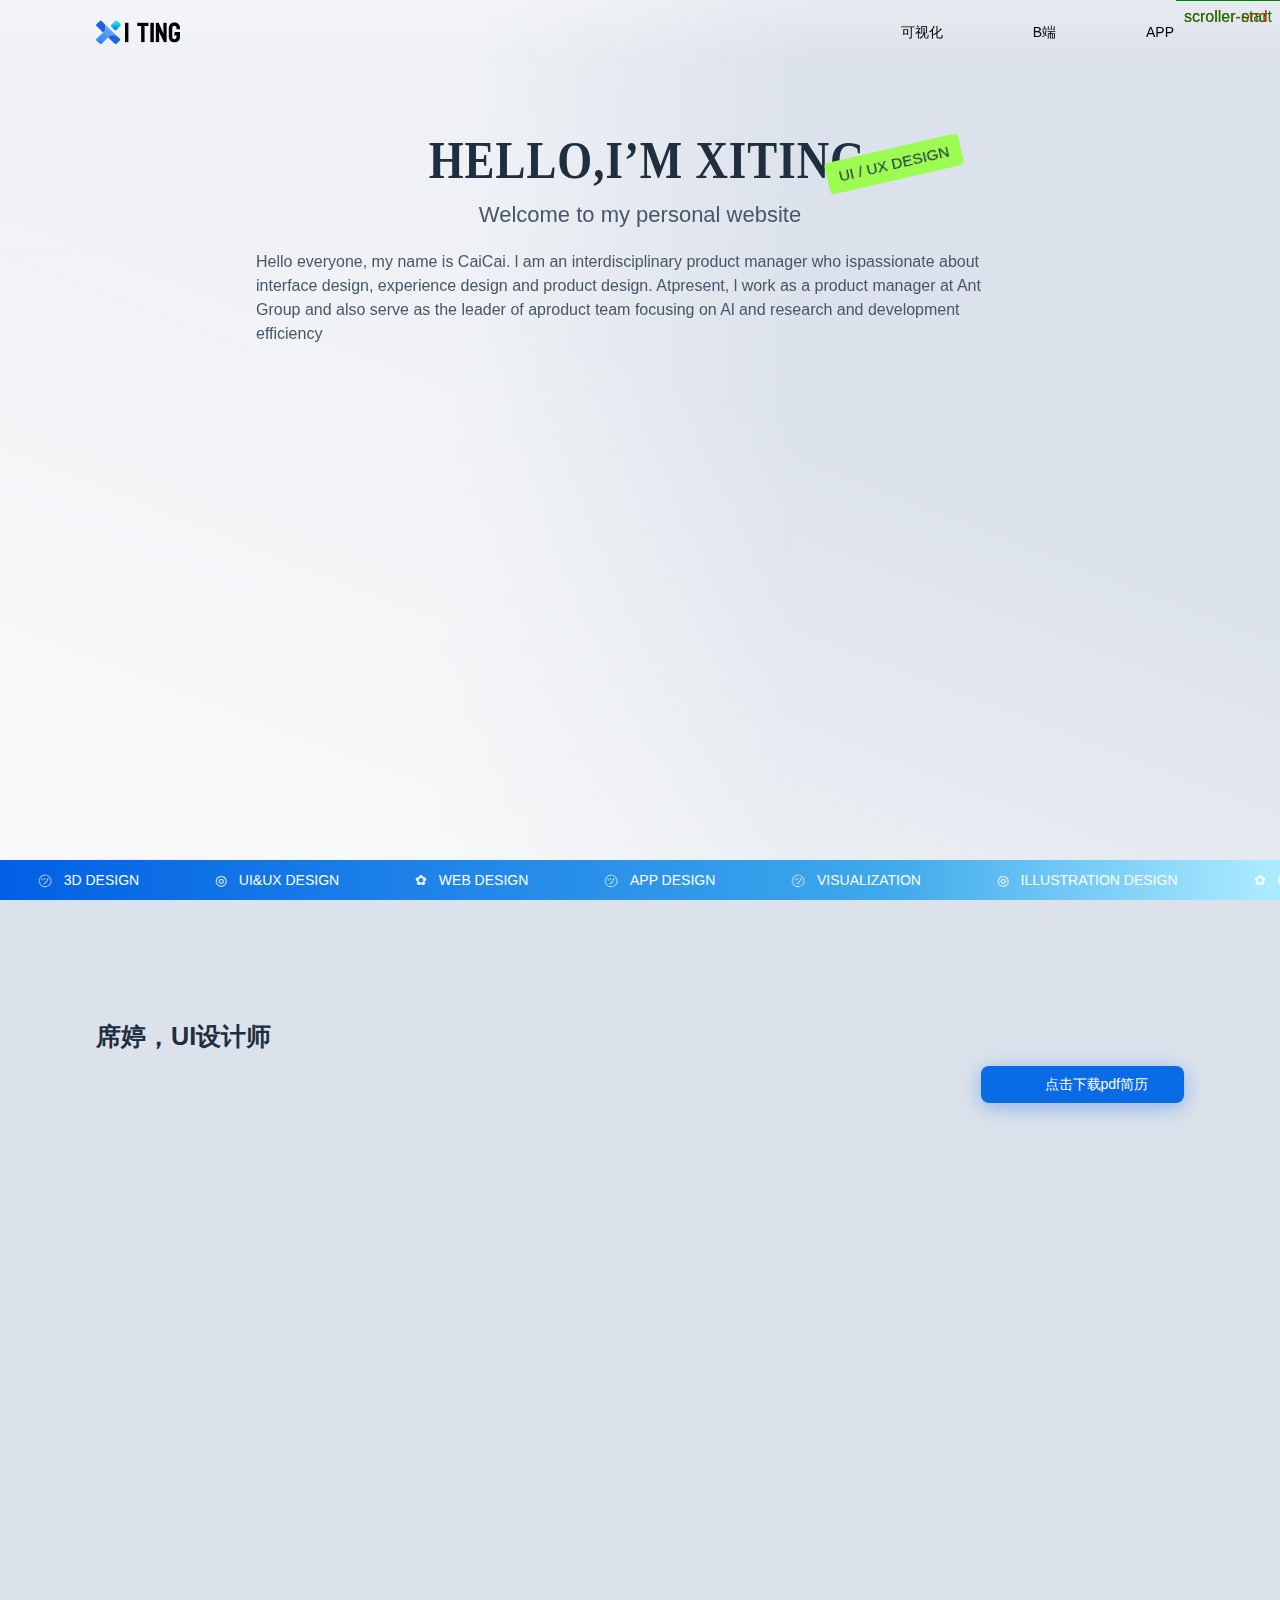
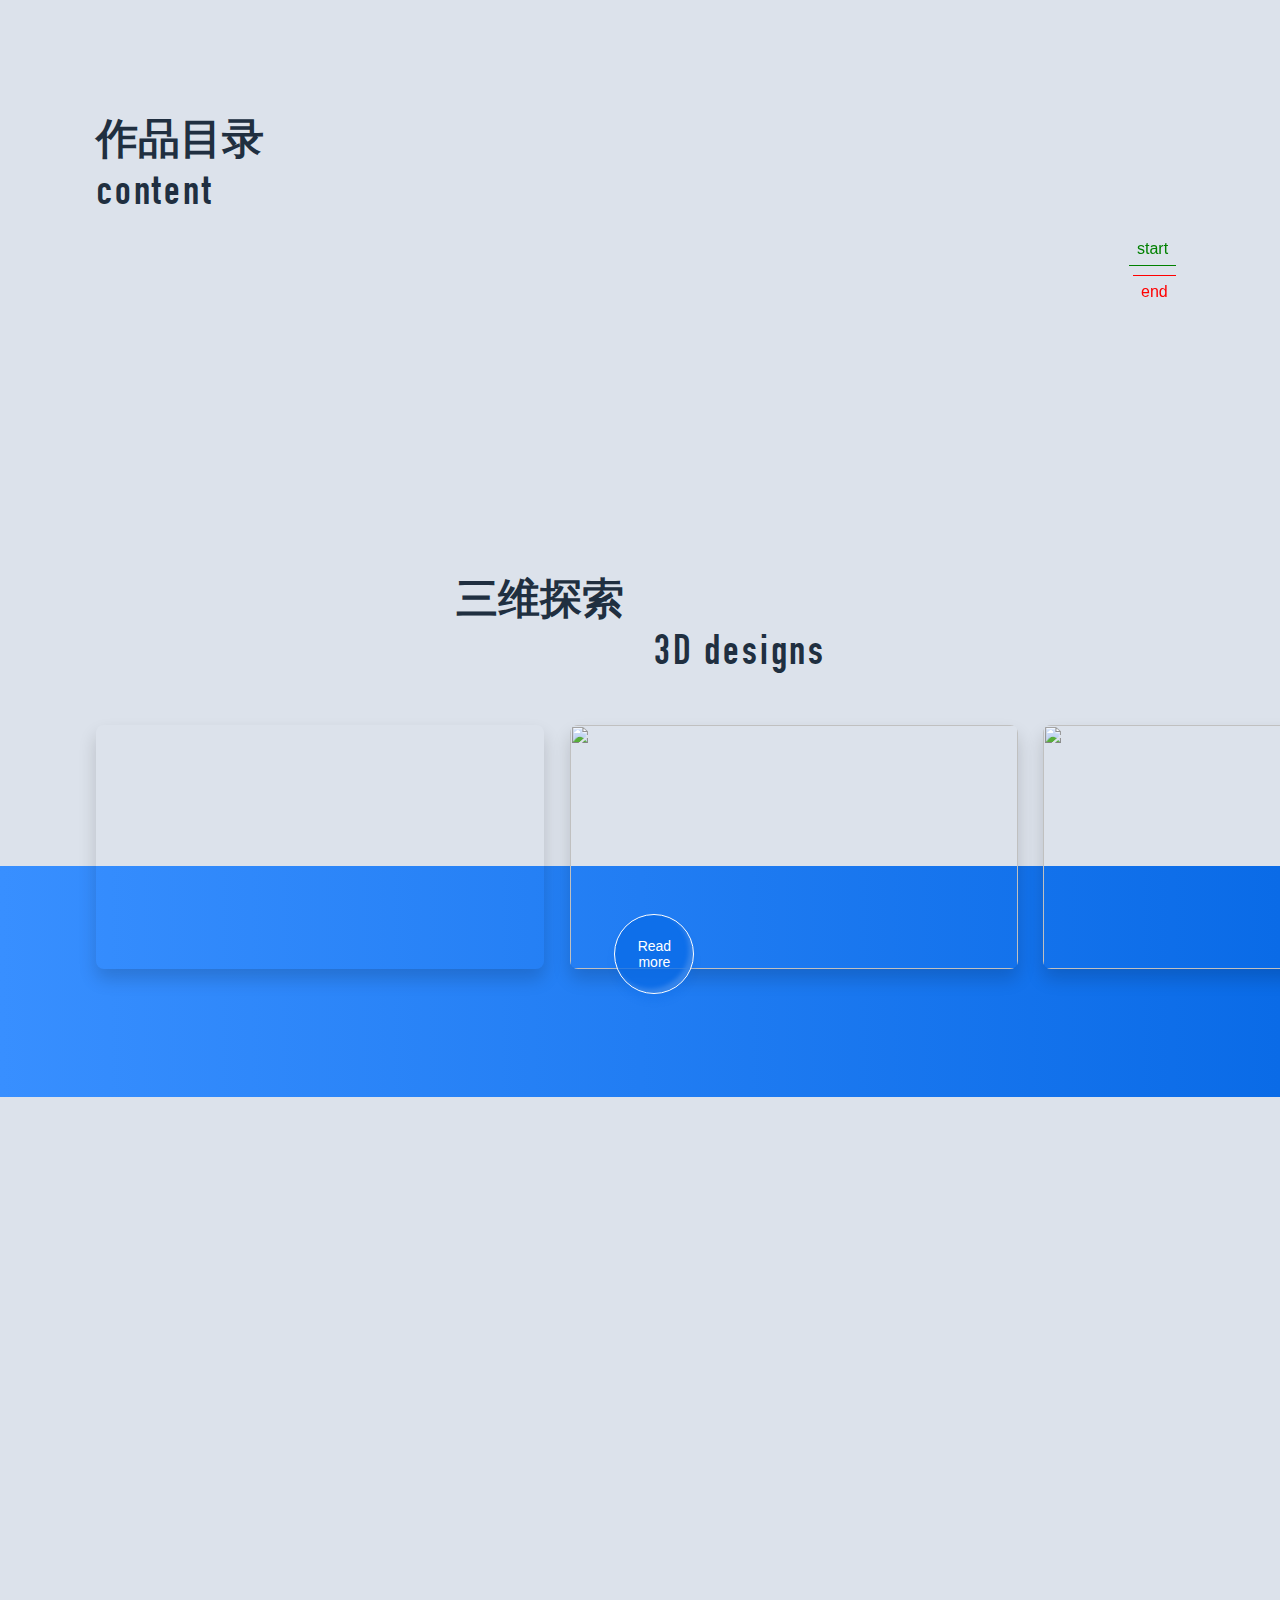
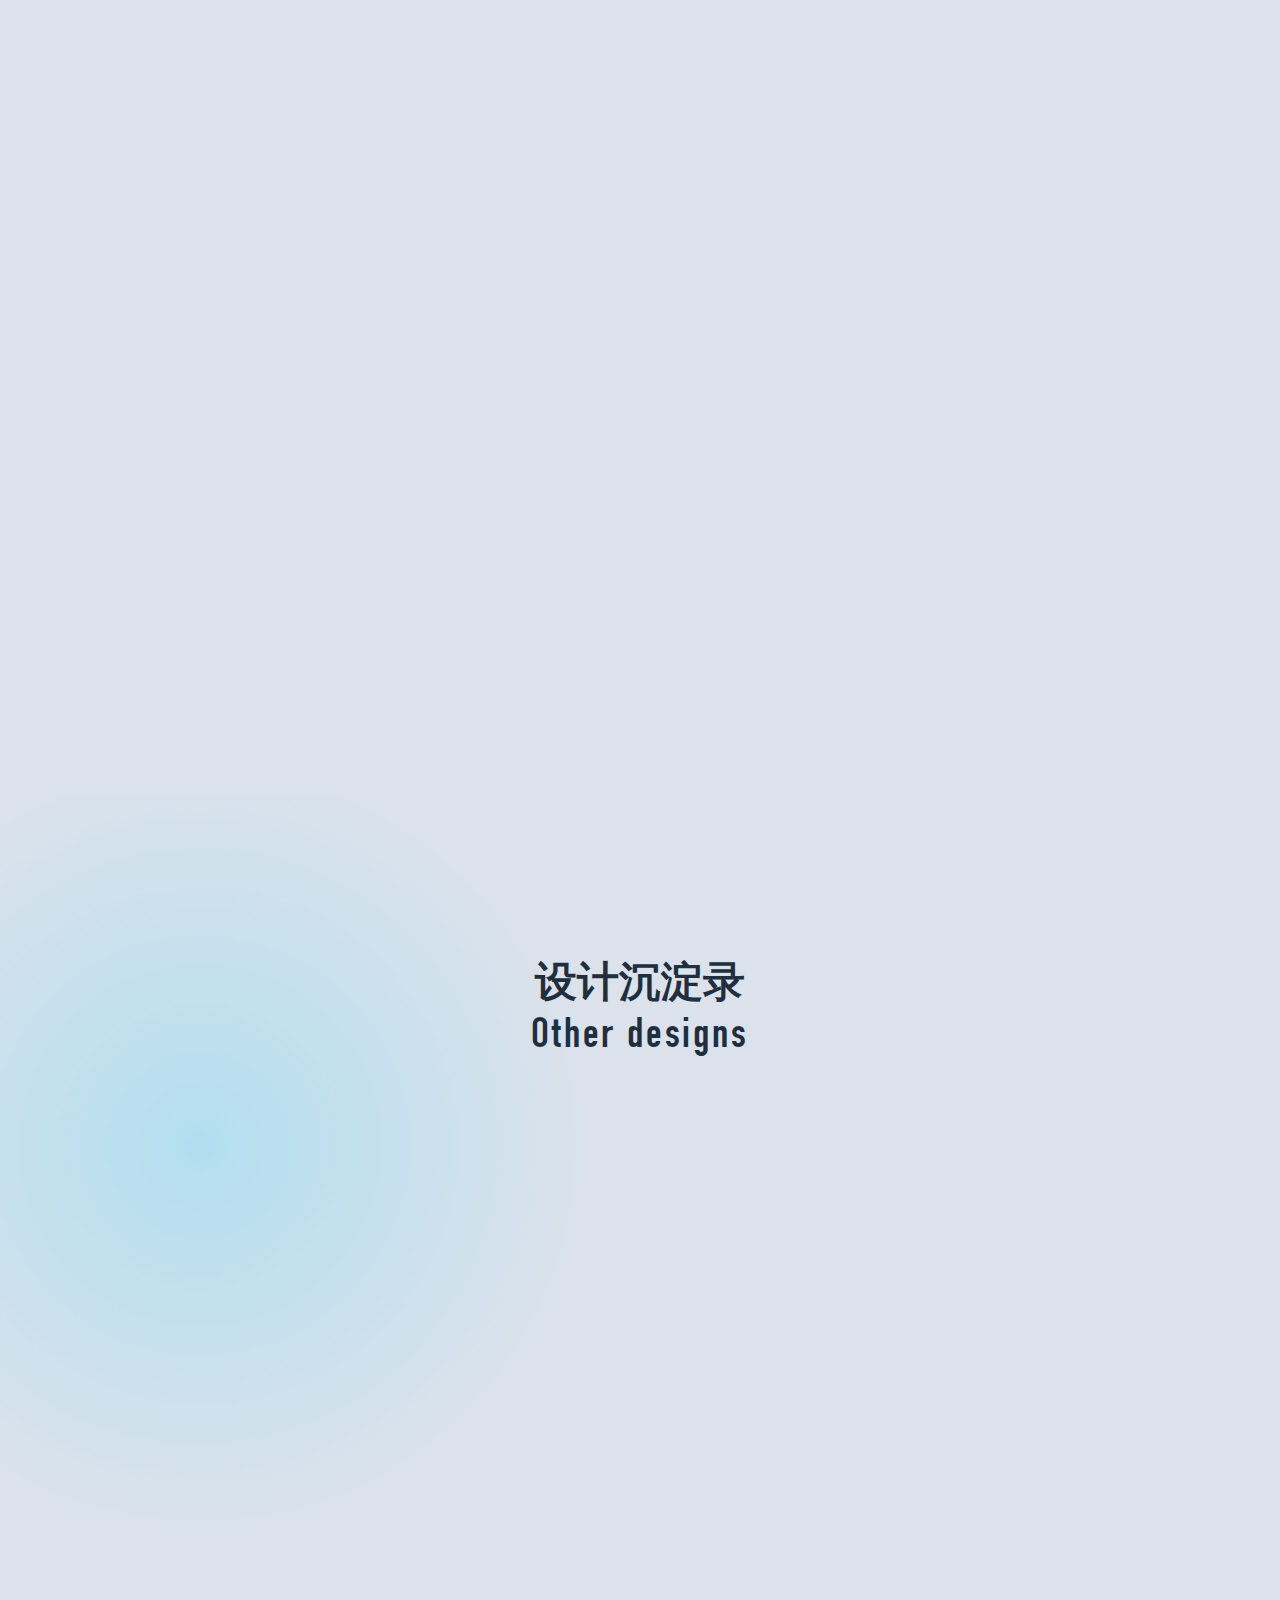
==== commit 974c76a1: "Add files via upload" ====
--- a/index.html
+++ b/index.html
@@ -37,23 +37,25 @@
     </div> 
     <!------------------------ 1.作品集封面 ---------------------------->
     <div class="banner">
-        <div class="gif-container gif1">       
-            <img src="./img/index/gif/方形-statistic.png" alt="GIF动画" class="static-gif">
-            <img src="./img/index/gif/方形gif.png" alt="GIF动画" class="hover-gif" id="gifImage" >
-        </div>
-        <div class="gif-container gif2">       
-            <img src="./img/index/金属旋转/4告警动画49-70-90_0000.png" alt="GIF动画" class="static-gif">
-            <img src="./img/index/gif/metal.png" alt="GIF动画" class="hover-gif" id="gifImage" >
-        </div>
-
-        <div class="wrapper"> 
+        <div class="all-gif">
+            <top class="top">
+                <div class="sprite-container" id="sprite2" data-frames="34" data-sprite="./img/index/gif/魔方_sprites.png"></div>        
+                <div class="sprite-container" id="sprite1" data-frames="36" data-sprite="./img/index/gif/科技方形_sprites.png"></div>
+            </top>
+            <div class="bottom">
+                <div class="sprite-container" id="sprite3" data-frames="41" data-sprite="./img/index/gif/油漆桶_sprites.png"></div>
+                <div class="sprite-container" id="sprite4" data-frames="41" data-sprite="./img/index/gif/油漆桶_sprites.png"></div>       
+            </div>
+        </div>
+    
+        <div class="wrapper "> 
                 <div class="banner-title">
-                    <h1 >hello,i’m xiting. </h1> 
+                    <h1 class="show" >hello,i’m xiting. </h1> 
                     <div class="banner-label">UI / UX DESIGN </div>              
                 </div>
 
-                <h4>Welcome to my personal website</h4>
-                <p>Hello everyone, my name is CaiCai. l am an interdisciplinary product manager who ispassionate about interface design, experience design and product design. Atpresent, l work as a product manager at Ant Group and also serve as the leader of aproduct team focusing on Al and research and development efficiency</p>
+                <h4 class="show2">Welcome to my personal website</h4>
+                <p class="show2">Hello everyone, my name is CaiCai. l am an interdisciplinary product manager who ispassionate about interface design, experience design and product design. Atpresent, l work as a product manager at Ant Group and also serve as the leader of aproduct team focusing on Al and research and development efficiency</p>
         </div>
         <div class="banner-roll">
             <div class="roll">
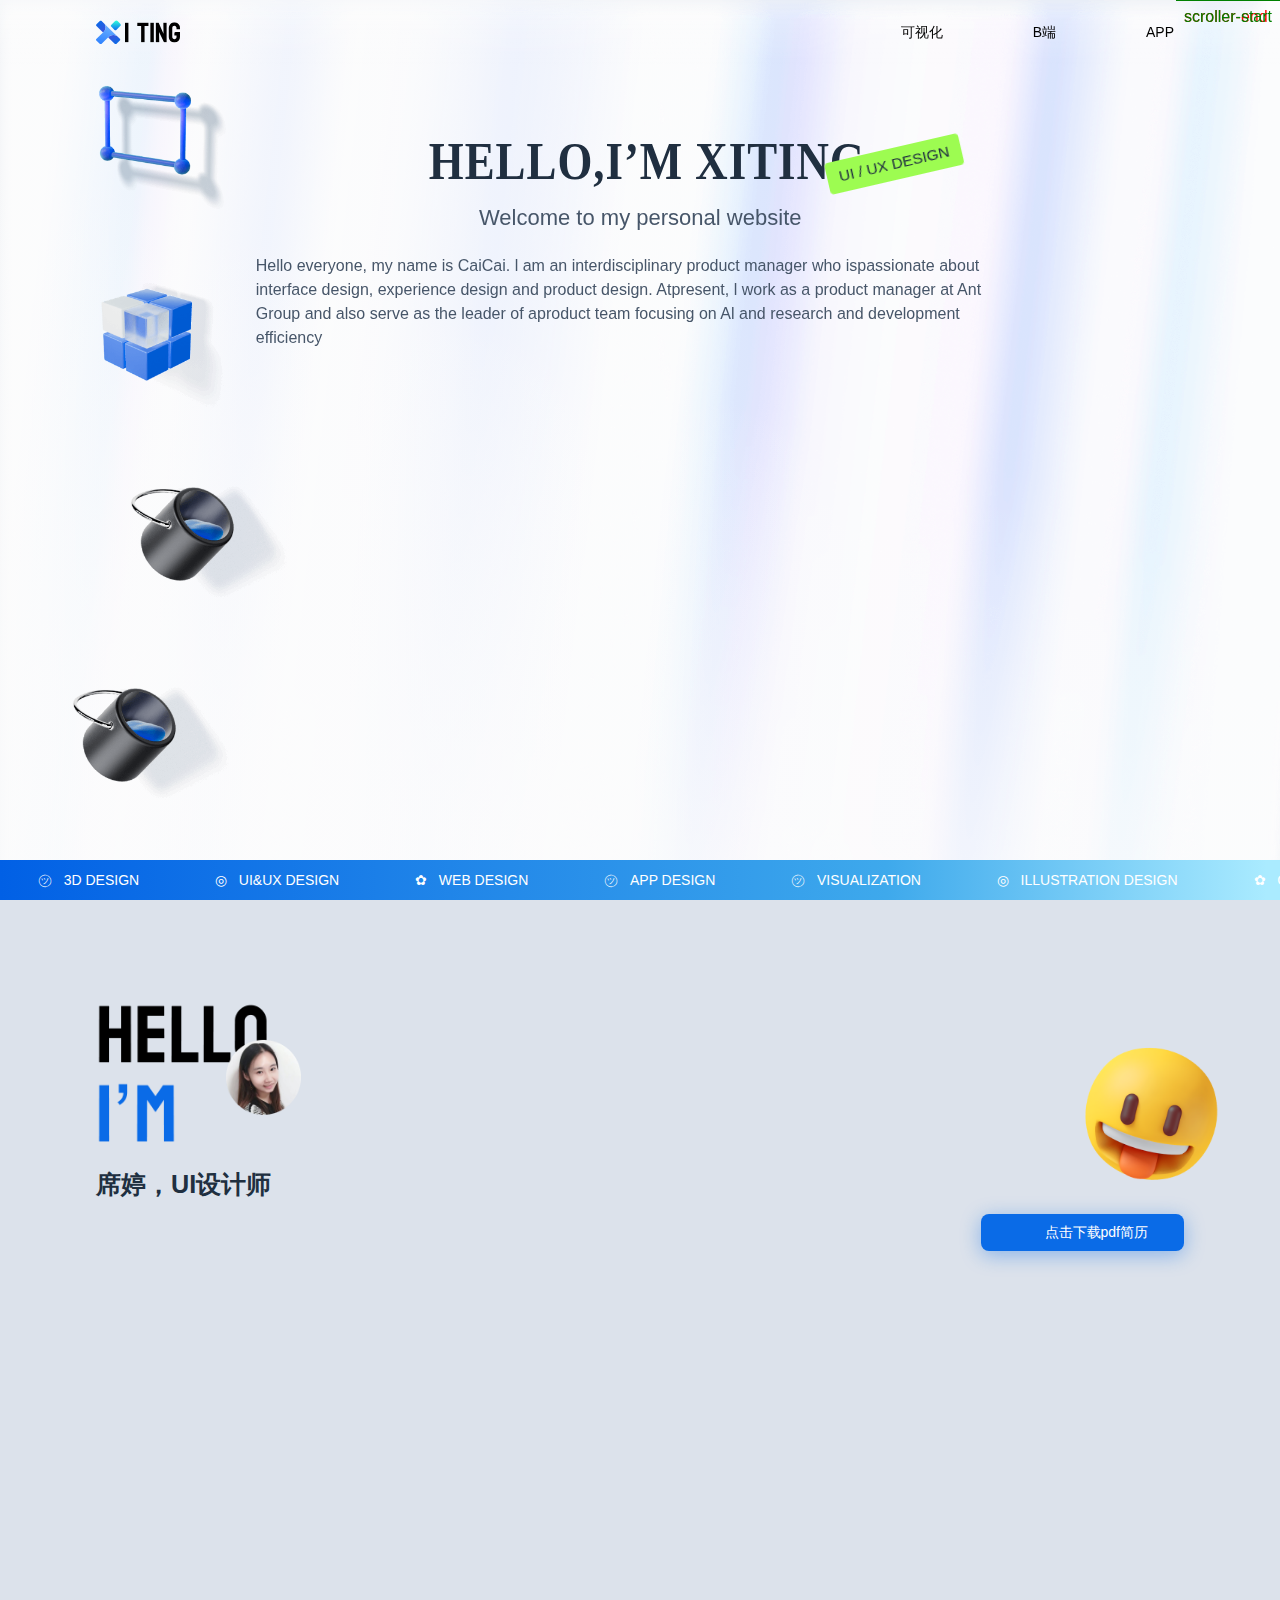
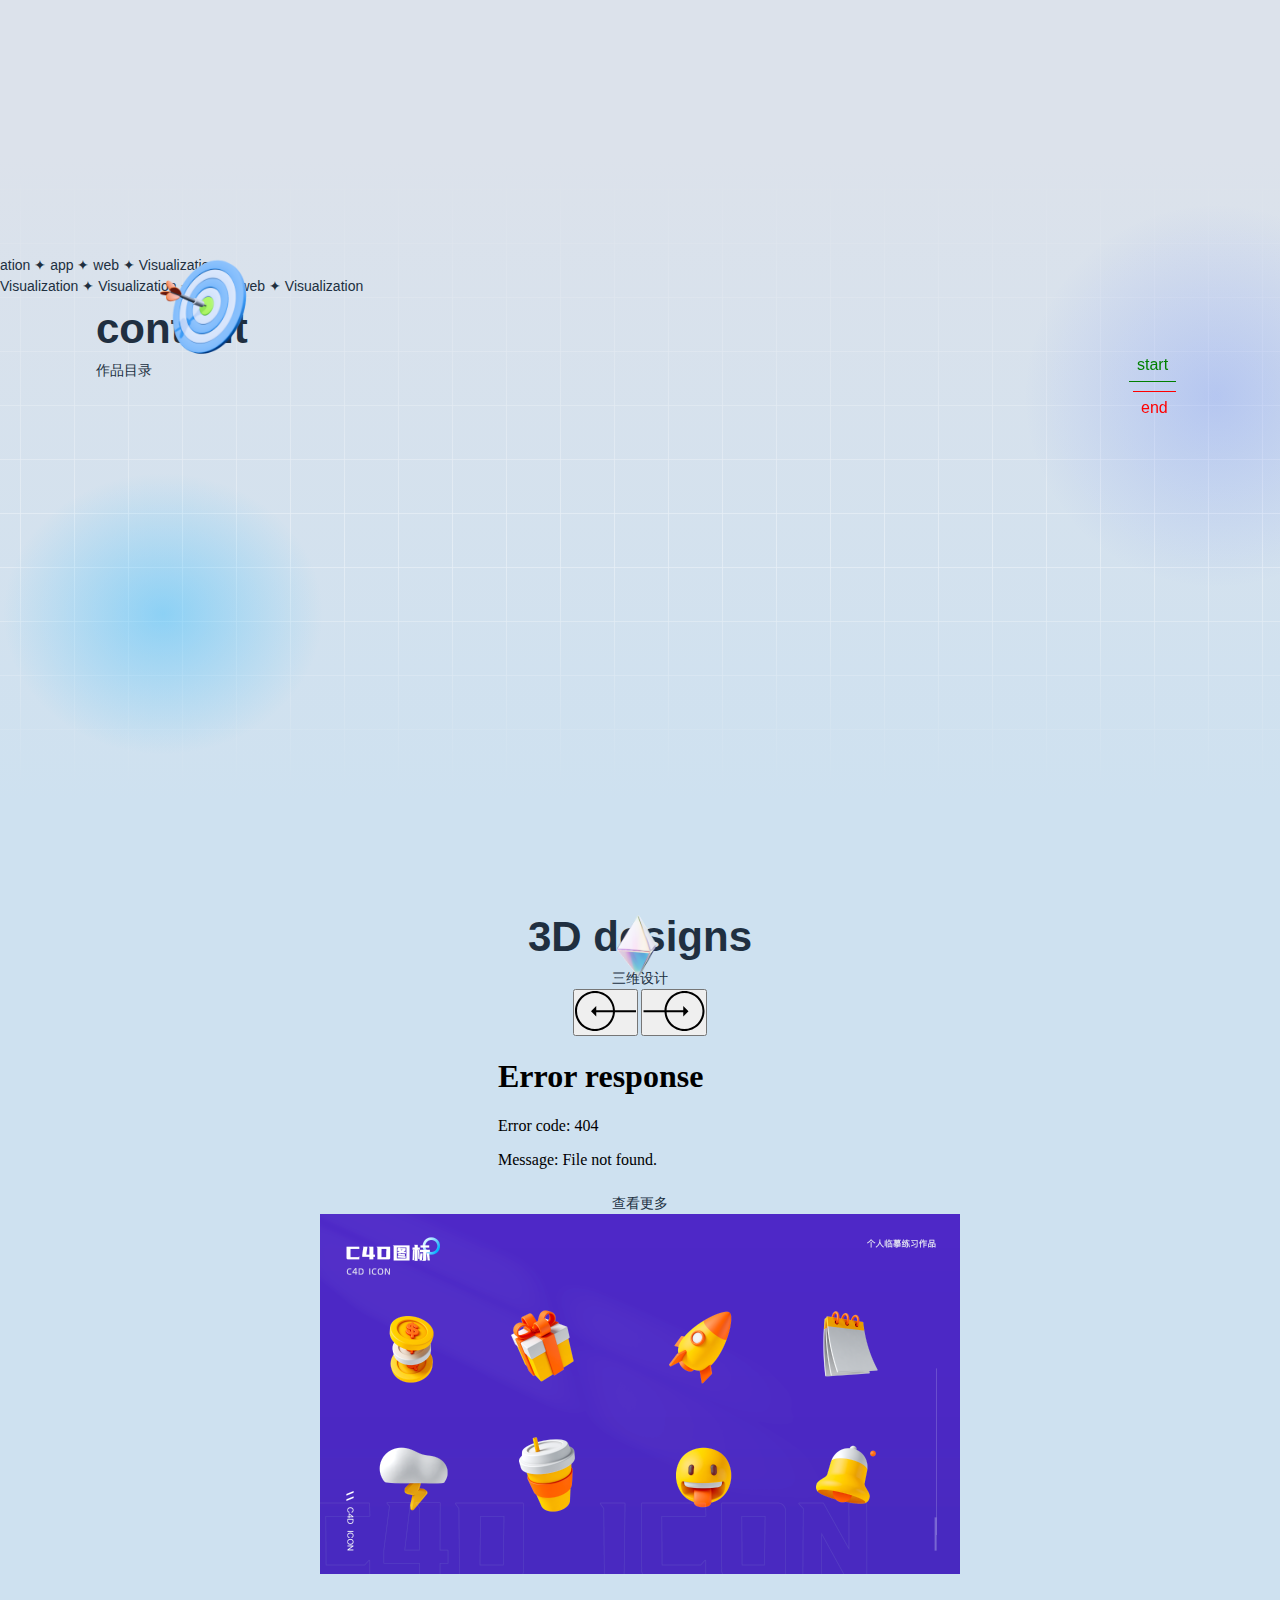
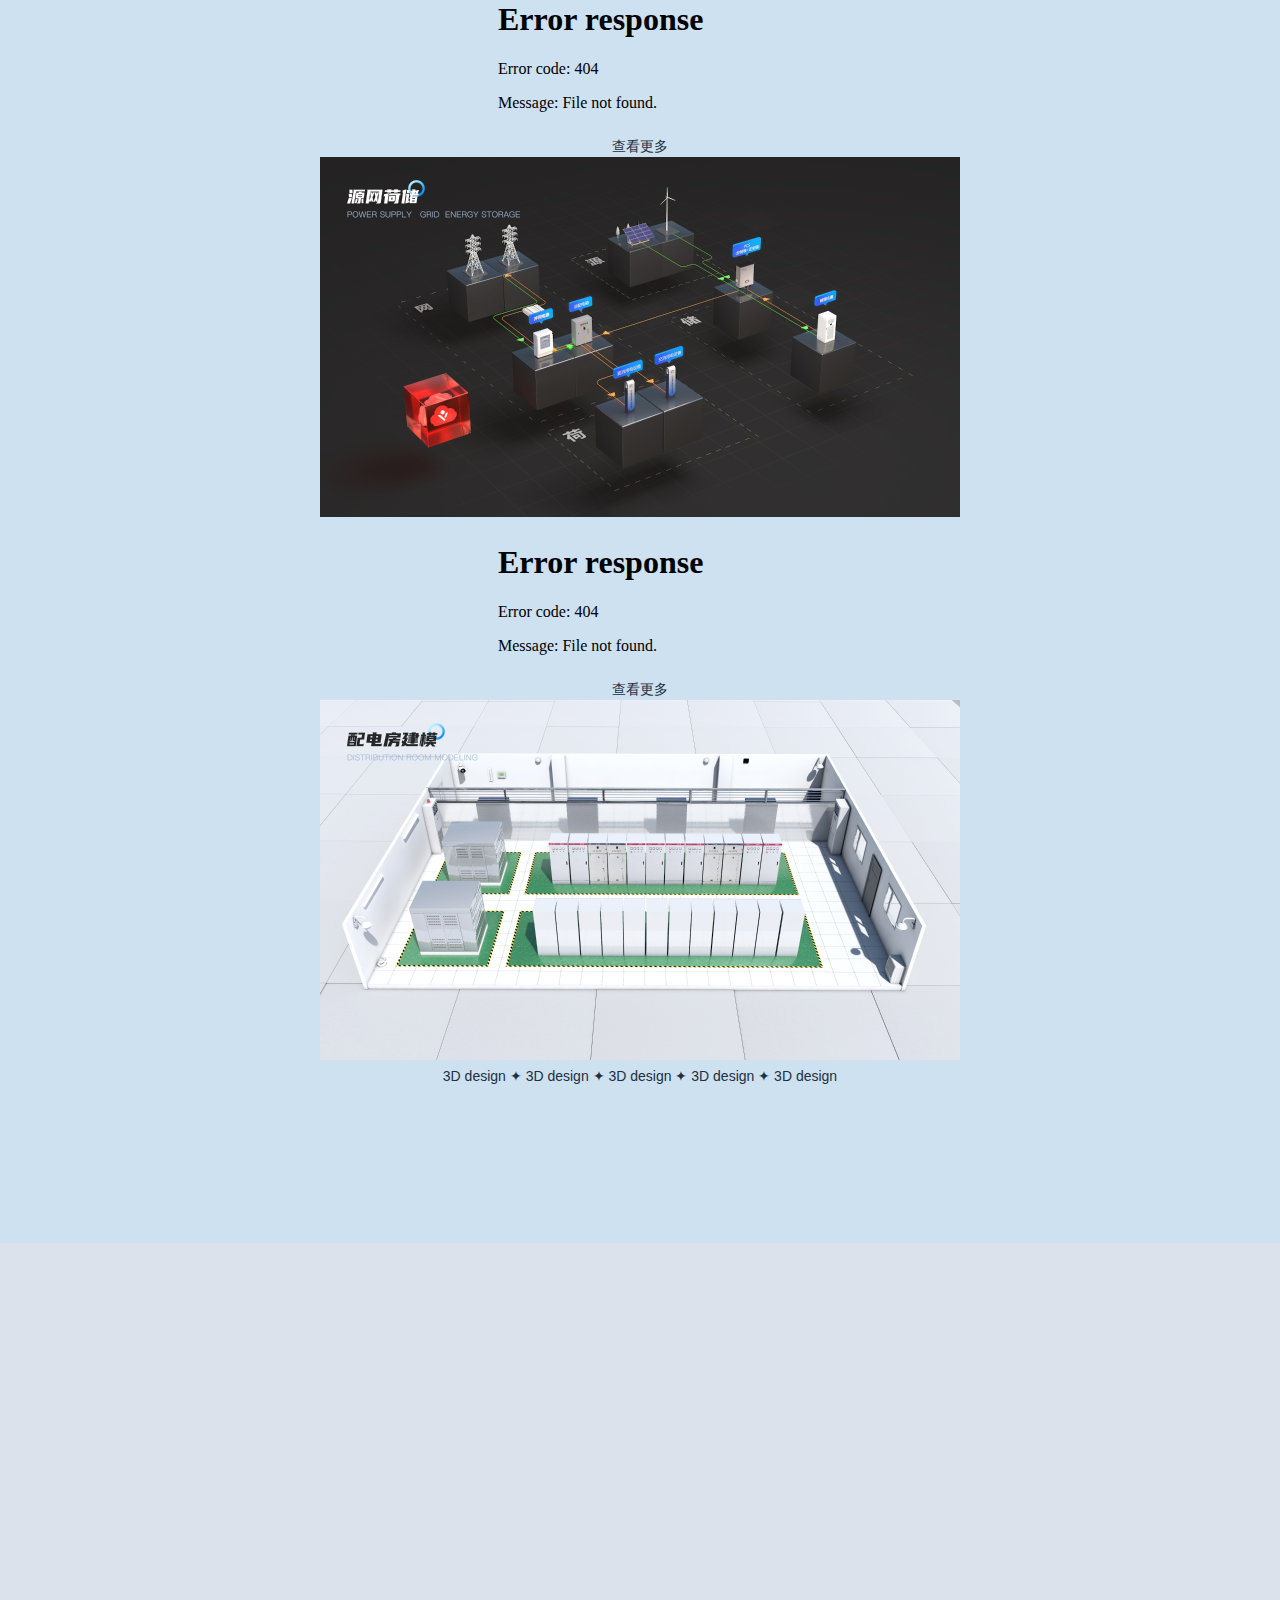
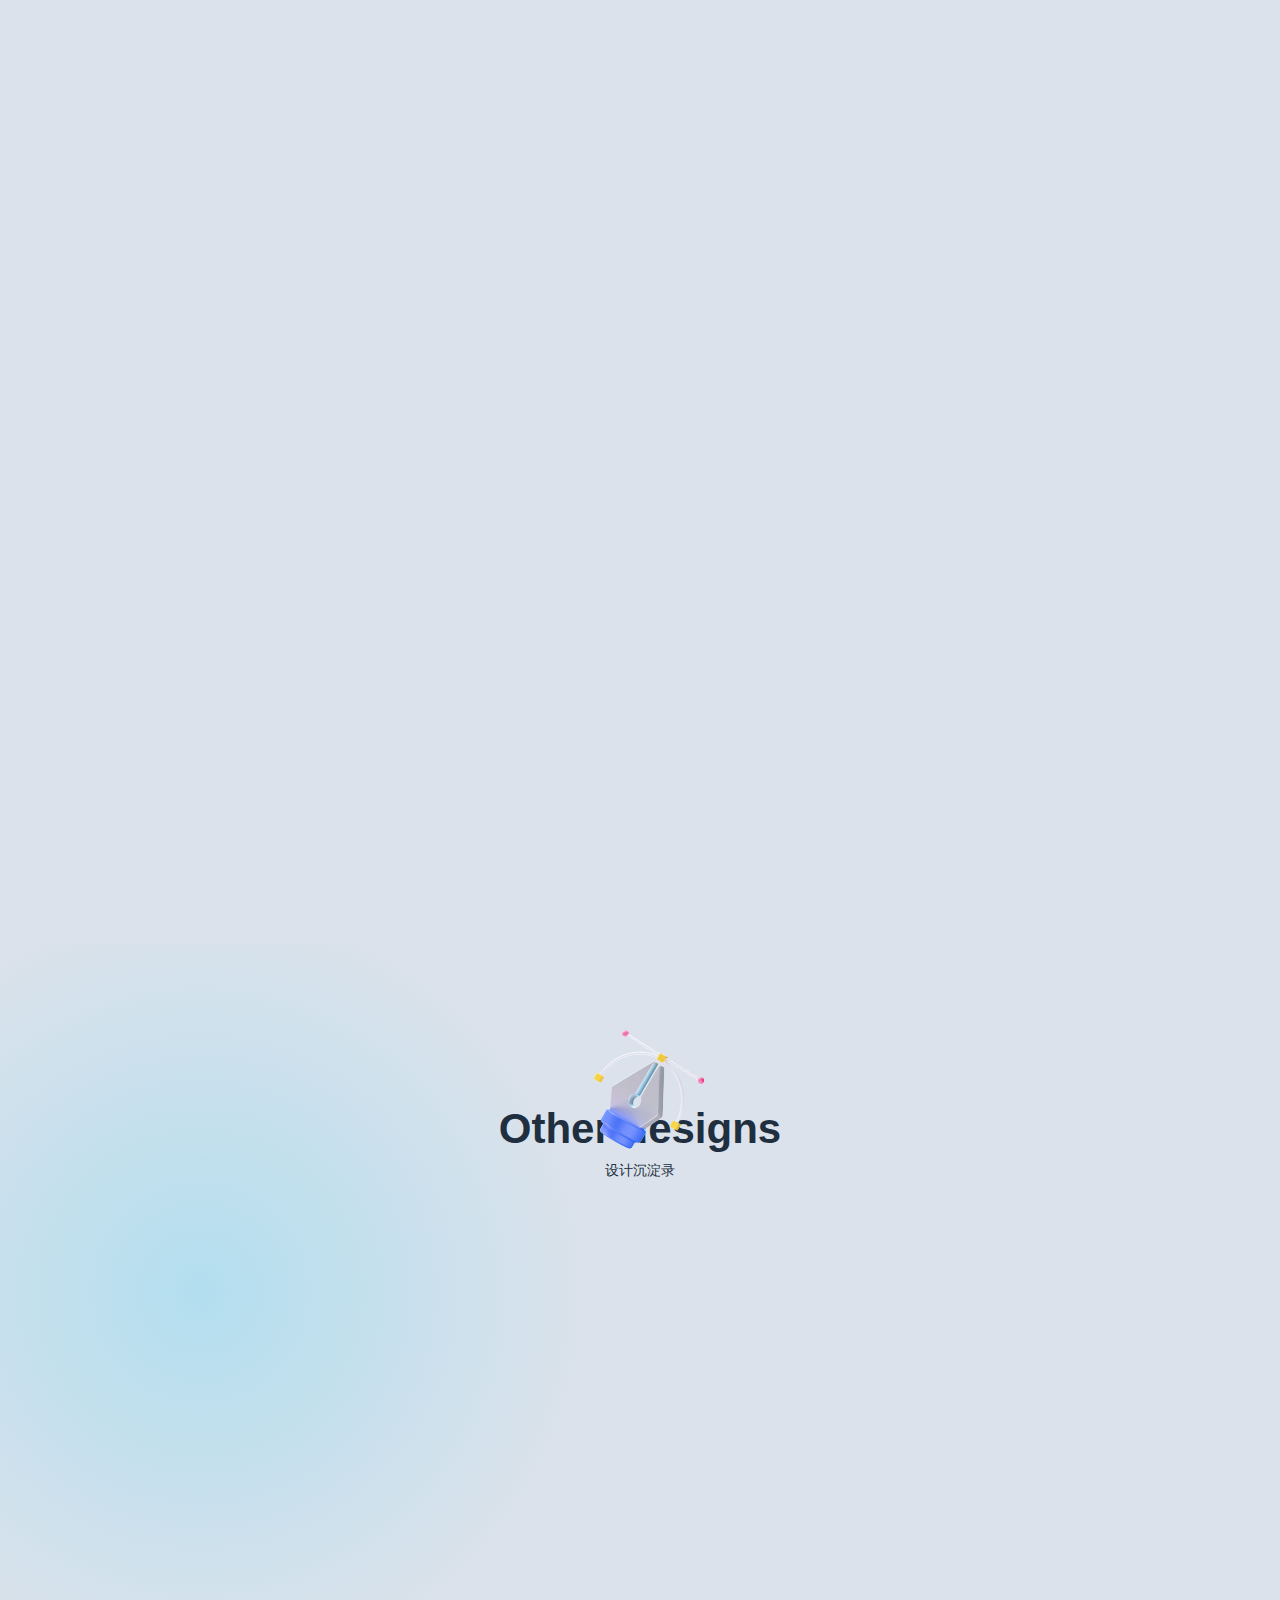
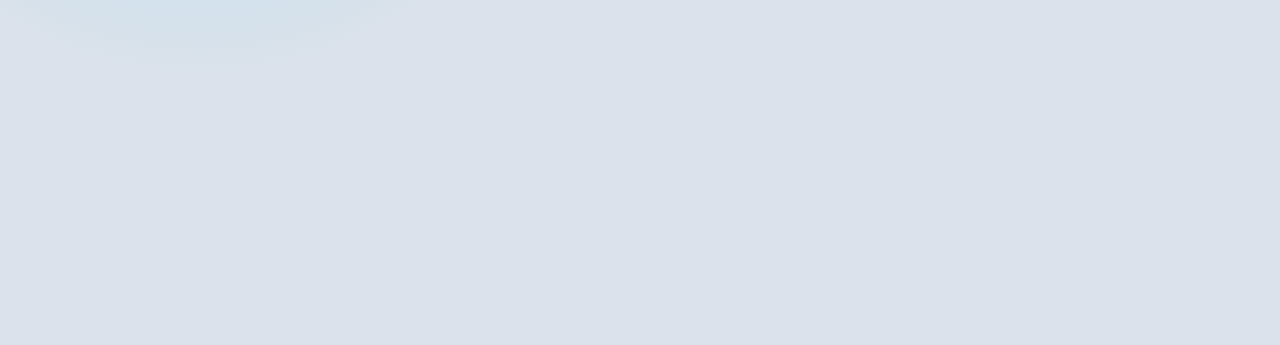
==== commit 54d9b515: "测试icon" ====
--- a/index.html
+++ b/index.html
@@ -7,19 +7,14 @@
     <link rel="shortcut icon" href="favicon.ico" type="image/x-icon">
     <script src="./libs/ScrollTrigger.min.js"></script>
     <script src="./libs/gsap.min.js"></script>
-    <script src="//at.alicdn.com/t/c/font_4624662_8iobqelvjd4.js"></script>
-    <style type="text/css">
-        .icon {
-           width: 1em; height: 1em;
-           vertical-align: -0.15em;
-           fill: currentColor;
-           overflow: hidden;
-        }
-    </style>
+    <script src="./libs/scrollReveal/scrollreveal.min.js"></script>
     <link rel="stylesheet" href="./css/base.css">
     <link rel="stylesheet" href="./css/index.css">
+    <!-- <link rel="stylesheet" href="./css/iconfont.css"> -->
 </head>
 <body>
+    <div id="cursor-dot"></div>
+    <div id="cursor-circle"></div>
     <!---------------------------- 头部 ---------------------------->
     <div class="header">
         <div class="wrapper">
@@ -36,26 +31,35 @@
         </div>
     </div> 
     <!------------------------ 1.作品集封面 ---------------------------->
+
     <div class="banner">
         <div class="all-gif">
-            <top class="top">
-                <div class="sprite-container" id="sprite2" data-frames="34" data-sprite="./img/index/gif/魔方_sprites.png"></div>        
-                <div class="sprite-container" id="sprite1" data-frames="36" data-sprite="./img/index/gif/科技方形_sprites.png"></div>
-            </top>
-            <div class="bottom">
-                <div class="sprite-container" id="sprite3" data-frames="41" data-sprite="./img/index/gif/油漆桶_sprites.png"></div>
-                <div class="sprite-container" id="sprite4" data-frames="41" data-sprite="./img/index/gif/油漆桶_sprites.png"></div>       
-            </div>
+            <div class="sprite-container sprite1" id="sprite1" data-frames="36" data-sprite="./img/index/gif/科技方形_sprites.png"></div>
+            <div class="sprite-container sprite2" id="sprite1" data-frames="34" data-sprite="./img/index/gif/魔方_sprites.png"></div>        
+            <div class="sprite-container sprite3" id="sprite3" data-frames="41" data-sprite="./img/index/gif/油漆桶_sprites.png"></div>
+            <div class="sprite-container sprite4" id="sprite4" data-frames="41" data-sprite="./img/index/gif/油漆桶_sprites.png"></div>       
         </div>
     
+        <img src="./img/index/tips.png" alt="" class="tips">
         <div class="wrapper "> 
-                <div class="banner-title">
-                    <h1 class="show" >hello,i’m xiting. </h1> 
+                <div class="banner-title show">
+                    <h1  >hello,i’m xiting. </h1> 
                     <div class="banner-label">UI / UX DESIGN </div>              
                 </div>
 
-                <h4 class="show2">Welcome to my personal website</h4>
-                <p class="show2">Hello everyone, my name is CaiCai. l am an interdisciplinary product manager who ispassionate about interface design, experience design and product design. Atpresent, l work as a product manager at Ant Group and also serve as the leader of aproduct team focusing on Al and research and development efficiency</p>
+                <h4 class="show">Welcome to my personal website</h4>
+                <p class="show">Hello everyone, my name is CaiCai. l am an interdisciplinary product manager who ispassionate about interface design, experience design and product design. Atpresent, l work as a product manager at Ant Group and also serve as the leader of aproduct team focusing on Al and research and development efficiency</p>
+                <div class="labels show">
+                    <iframe src="./img/index/banner-svg/label-imagination.svg" frameborder="0" class="rectangles imagination"></iframe>
+                    <iframe src="./img/index/banner-svg/icon1.svg" frameborder="0" class="circles smile"></iframe>
+                    <!-- <iframe src="./img/index/banner-svg/icon2.svg" frameborder="0" class="circles internet"></iframe> -->
+                    <iframe src="./img/index/banner-svg/icon3.svg" frameborder="0" class="circles lamp"></iframe>
+                    <iframe src="./img/index/banner-svg/icon4.svg" frameborder="0" class="circles design-lable"></iframe>
+                    <iframe src="./img/index/banner-svg/icon5.svg" frameborder="0" class="circles design-pen"></iframe>
+                    <!-- <iframe src="./img/index/banner-svg/label-explor.svg" frameborder="0" class="rectangles exploration"></iframe> -->
+                    <iframe src="./img/index/banner-svg/lable-creativity.svg" frameborder="0" class="rectangles creativity"></iframe>
+                </div>
+
         </div>
         <div class="banner-roll">
             <div class="roll">
@@ -79,7 +83,7 @@
             <div class="person-left">
                 <img src="./img/index/个人照片.png" alt="" class="myphoto">
                 <h2 class="name">席婷，UI设计师</h2>
-                <ul class="skill-tags">
+                <ul class="skill-tags ">
                     <li class="skill-tag">8年UI设计经验</li>
                     <li class="skill-tag">三维设计</li>
                     <li class="skill-tag">动效设计</li>
@@ -89,7 +93,10 @@
             <div class="button-3d">
                 <a href="" class="download-button">
                     <div class="arrow">
-                        <iframe src="./img/index/arrow.svg" frameborder="0"></iframe>
+                        <i class="iconfont" >&#xe7fb;</i>
+                        <!-- <span class="iconfont .icon-jiantou1"></span> -->
+
+                        <!-- <iframe src="./img/index/arrow-white.svg" frameborder="0"></iframe> -->
                     </div>
                     点击下载pdf简历
                 </a>
@@ -102,11 +109,11 @@
                 <li class="timeline-item">
                     <i class="icon timeline-axis circle"></i>
                     <div class="timeline-content">
-                        <h4>2022/03  -  至今</h4>
-                        <div class="company">武汉光谷信息技术股份有限公司</div>
-                        <div class="company-duties">UI设计师</div>
+                        <h4 class="show">2022/03  -  至今</h4>
+                        <div class="company show">武汉光谷信息技术股份有限公司</div>
+                        <div class="company-duties show">UI设计师</div>
                         
-                        <p>1.主导设定整体视觉风格和UI设计，包括界面设计<span>图标设计</span>、图标设计、配色，负责参与设计体验、交互流程和设计规范的制定
+                        <p class="show">1.主导设定整体视觉风格和UI设计，包括界面设计<span>图标设计</span>、图标设计、配色，负责参与设计体验、交互流程和设计规范的制定
                             <br><span></span>
                             2.跟进产品设计、开发和上线的整个过程，跟进设计还原度，保障产品设计品质的有效落地
                             <br>
@@ -117,11 +124,11 @@
                 <li class="timeline-item">
                     <i class="icon timeline-axis circle"></i>
                     <div class="timeline-content">
-                        <h4>2022/03  -  至今</h4>
-                        <div class="company">武汉光谷信息技术股份有限公司</div>
-                        <div class="company-duties">UI设计师</div>
+                        <h4 class="show2">2022/03  -  至今</h4>
+                        <div class="company show2">武汉光谷信息技术股份有限公司</div>
+                        <div class="company-duties show2">UI设计师</div>
                         
-                        <p>1.主导设定整体视觉风格和UI设计，包括界面设计<span>图标设计</span>、图标设计、配色，负责参与设计体验、交互流程和设计规范的制定
+                        <p class="show2">1.主导设定整体视觉风格和UI设计，包括界面设计<span>图标设计</span>、图标设计、配色，负责参与设计体验、交互流程和设计规范的制定
                             <br><span></span>
                             2.跟进产品设计、开发和上线的整个过程，跟进设计还原度，保障产品设计品质的有效落地
                             <br>
@@ -132,11 +139,11 @@
                 <li class="timeline-item">
                     <i class="icon timeline-axis circle"></i>
                     <div class="timeline-content">
-                        <h4>2018/07  -  2022/03</h4>
-                        <div class="company">武汉小象智云科技有限公司</div>
-                        <div class="company-duties">UI设计师</div>
+                        <h4 class="show3">2018/07  -  2022/03</h4>
+                        <div class="company show3">武汉小象智云科技有限公司</div>
+                        <div class="company-duties show3">UI设计师</div>
                         
-                        <p>1.主导设定整体视觉风格和UI设计，包括界面设计<span>图标设计</span>、图标设计、配色，负责参与设计体验、交互流程和设计规范的制定
+                        <p class="show3">1.主导设定整体视觉风格和UI设计，包括界面设计<span>图标设计</span>、图标设计、配色，负责参与设计体验、交互流程和设计规范的制定
                             <br><span></span>
                             2.跟进产品设计、开发和上线的整个过程，跟进设计还原度，保障产品设计品质的有效落地
                             <br>
@@ -152,10 +159,17 @@
     </div>
     <!--------------------------- 3.目录 ----------------------------->
     <div class="content">
+        <div class="text-box">
+            <div class="text-incline">
+                <p class="Stroke p-right">ation ✦ app ✦ web ✦ Visualization</p>
+                <p class="Stroke p-left">Visualization ✦ Visualization ✦ app ✦ web ✦ Visualization</p>    
+            </div>
+        </div>
+
         <img src="./img/index/3d靶子.png" alt="" class="target">
         <div class="wrapper">
-            <h1>作品目录</h1>
-            <p class="English">content</p>  
+            <h1 class="all-title">content</h1>
+            <p class="Subtitle">作品目录</p>  
             <ul class="content-items">
                 <!-- APP -->
                 <li class="content-item item-1">
@@ -163,8 +177,17 @@
                         <div class="content-img">
                             <img src="./img/index/1APP.png" alt="">
                         </div>
-                        <img src="./img/index/数字1.png" alt="" class="number">
-                        <h2>可视化</h2>
+                        <div class="design-title">
+                            <div class="title">
+                                <img src="./img/index/数字1.png" alt="" class="number">
+                                <h2>可视化</h2>
+                            </div>
+                            <div class="item-arrow">
+                                <div class="arrow-gif">
+                                    <i class="iconfont" >&#xe7fa;</i>
+                                </div>
+                            </div>                          
+                        </div>
                         <ul class="content-labels">
                             <li class="content-label">数字化配电房运维平台</li>
                             <li class="content-label">湖南保供电</li>
@@ -177,8 +200,19 @@
                         <div class="content-img">
                             <img src="./img/index/2PC.png" alt="">
                         </div>
-                        <img src="./img/index/数字2.png" alt="" class="number">
-                        <h2>PC端</h2>
+                        <div class="design-title">
+                            <div class="title">
+                                <img src="./img/index/数字2.png" alt="" class="number">
+                                <h2>PC端</h2>
+                            </div>
+                            <div class="item-arrow">
+                                <div class="arrow-gif">
+                                    <i class="iconfont" >&#xe7fa;</i>
+
+                                </div>
+                            </div>                          
+                        </div>
+
                         <ul class="content-labels">
                             <li class="content-label">泛在物联图形绘制系统</li>
                             <li class="content-label">问答社区</li>
@@ -191,8 +225,17 @@
                         <div class="content-img">
                             <img src="./img/index/3可视化.png" alt="">
                         </div>
-                        <img src="./img/index/数字3.png" alt="" class="number">
-                        <h2>APP&小程序</h2>
+                        <div class="design-title">
+                            <div class="title">
+                                <img src="./img/index/数字3.png" alt="" class="number">
+                                <h2>APP</h2>
+                            </div>
+                            <div class="item-arrow">
+                                <div class="arrow-gif">
+                                    <i class="iconfont" >&#xe7fa;</i>
+                                </div>
+                            </div>                          
+                        </div>
                         <ul class="content-labels">
                             <li class="content-label">车船定位</li>
                             <li class="content-label">车船定位</li>
@@ -204,42 +247,155 @@
         </div>
     </div>
     <!---------------------------4.3d设计 ----------------------------->
+
     <div class="design-3d">
-        <img src="./img/index/metal.png" alt="" class="metal">
-        <h1 class="text-left">三维探索</h1>
-        <p class="English en-right">3D designs</p> 
-        <div class="div-3d">
-            <div class="more-button">
-                <a href="./gsap.html"><p>Read</p><p>more</p></a>
-            </div>
-            <ul class="lists-3d">
-                <li class="list-3d"><video src="./video/作品集视频.mp4" autoplay muted loop ></video> </li>
-                <li class="list-3d"><img src="./img/index/3d-2.png" alt=""> </li>
-                <li class="list-3d"><img src="./img/index/3d-3.png" alt=""> </li>
-                <li class="list-3d"><img src="./img/index/3d-4.png" alt=""> </li>
-            </ul> 
-        </div>
-        <div class="decoration">
-            <img src="./img/index/3d design.png" alt="">
-        </div>
+        <div class="all">
+            <img src="./img/index/metal.png" alt="" class="metal">
+            <h1 class="all-title left">3D designs</h1>
+            <p class="Subtitle left">三维设计</p> 
+            <div class="carousel-container">
+                <div class="nav-buttons">
+                    <div>
+                        <button
+                        id="prevBtn"
+                        onclick="scroller.scrollBy(-380, 0)"
+                        class="scroller-controls-btn prev-btn carousel-button"
+                        aria-label="Previous Item"
+                        title="Previous Item"
+                      >
+                        <svg
+                          aria-hidden="true"
+                          width="61"
+                          height="40"
+                          viewBox="0 0 61 40"
+                          fill="currentColor"
+                          xmlns="http://www.w3.org/2000/svg"
+                        >
+                          <path
+                            fill-rule="evenodd"
+                            clip-rule="evenodd"
+                            d="M20 38C10.0589 38 2 29.9411 2 20C2 10.0589 10.0589 2 20 2C29.9411 2 38 10.0589 38 20C38 29.9411 29.9411 38 20 38ZM20 40C8.9543 40 0 31.0457 0 20C0 8.9543 8.9543 0 20 0C31.0457 0 40 8.9543 40 20C40 31.0457 31.0457 40 20 40Z"
+                          />
+                          <path
+                            class="arrow"
+                            fill-rule="evenodd"
+                            clip-rule="evenodd"
+                            d="M21.25 25.3923L16 20.1962L21.25 15V19.1962H61V21.1962H21.25V25.3923Z"
+                          />
+                        </svg>
+                        </button>
+                        <button
+                            id="nextBtn"
+                            onclick="scroller.scrollBy(380, 0)"
+                            class="scroller-controls-btn next-btn carousel-button"
+                            aria-label="Next Item"
+                            title="Next Item"
+                        >
+                            <svg
+                            aria-hidden="true"
+                            width="62"
+                            height="40"
+                            viewBox="0 0 62 40"
+                            fill="currentColor"
+                            xmlns="http://www.w3.org/2000/svg"
+                            >
+                            <path
+                                class="circle"
+                                fill-rule="evenodd"
+                                clip-rule="evenodd"
+                                d="M41.5001 38C51.4412 38 59.5001 29.9411 59.5001 20C59.5001 10.0589 51.4412 2 41.5001 2C31.559 2 23.5001 10.0589 23.5001 20C23.5001 29.9411 31.559 38 41.5001 38ZM41.5001 40C52.5458 40 61.5001 31.0457 61.5001 20C61.5001 8.9543 52.5458 0 41.5001 0C30.4544 0 21.5001 8.9543 21.5001 20C21.5001 31.0457 30.4544 40 41.5001 40Z"
+                            />
+                            <path
+                                class="arrow"
+                                fill-rule="evenodd"
+                                clip-rule="evenodd"
+                                d="M40.2501 25.3923L45.5001 20.1962L40.2501 15V19.1962H0.500122V21.1962H40.2501V25.3923Z"
+                            />
+                            </svg>
+                        </button>
+                    </div>
+               
+                </div>
+    
+                <div class="carousel play" >
+                    <a href="./3d.html" target="_blank">
+                        <div alt="Image 1" class="active img1" id="carousel-image">
+                            <div class="hide">
+                                <iframe src="./img/index/circle-arrow.svg" frameborder="0"></iframe>
+                                <p>查看更多</p>
+                            </div>
+                            <img src="./img/index/img-roll/1.png" >
+                        </div>
+                    </a>
+
+                    <a href="./3d.html" target="_blank">
+                        <div alt="Image 2" class="next img2" id="carousel-image">
+                            <div class="hide">
+                                <iframe src="./img/index/circle-arrow.svg" frameborder="0"></iframe>
+                                <p>查看更多</p>
+                            </div>
+                            <img src="./img/index/img-roll/2.png" >
+                        </div>
+                    </a>
+
+                    <a href="./3d.html" target="_blank">
+                        <div alt="Image 3" class="hidden" id="carousel-image">
+                            <div class="hide">
+                                <iframe src="./img/index/circle-arrow.svg" frameborder="0"></iframe>
+                                <p>查看更多</p>
+                            </div>
+                            <img src="./img/index/img-roll/3.png" >
+                        </div>
+                    </a>
+
+
+                    <!-- <a href="./3d.html">
+                        <div alt="Image 2" class="next img2">
+                            <p>查看更多</p>
+                            <img src="./img/index/img-roll/2.png" >
+                        </div>
+                    </a> -->
+
+                    <!-- 如果有更多图片，继续添加，并设置适当的class -->
+                    <!-- <img src="./img/index/img-roll/3.png" alt="Image 3" class="hidden">
+                    <img src="./img/index/img-roll/4.png" alt="Image 4" class="hidden">
+                    <img src="./img/index/img-roll/5.png" alt="Image 5" class="hidden"> -->
+                </div>
+            </div>
+        
+        </div>
+
+            <p class="Stroke">3D design ✦ 3D design ✦ 3D design ✦ 3D design ✦ 3D design</p>
+            <video class="myVideo" src="./video/旋转3d.mp4" autoplay muted loop class="video1"></video>
+            <div class="video-bg"></div>
+
+        </div> 
+
+
+            
+        <!-- 两个视频
+        <div class="video-wrapper" id="videoWrapper1">
+            <video id="video1" class="myVideo" autoplay muted  src="./video/1月7日 (1).mp4"></video>
+        </div> -->
+
     </div>
     <!------------------------- 5.其他设计 --------------------------->
     <div class="other-designs">
         <img src="./img/index/3d钢笔.png" alt="" class="pen">
-        <h1 >设计沉淀录</h1>
-        <p class="English">Other designs</p>  
+        <h1 class="all-title">Other designs</h1>
+        <p class="Subtitle">设计沉淀录</p>  
         <div class="img-roll wrapper">
             <!-- 向左滚动 -->
             <div class="text-scroll">
-                <span>3d design</span>
+                <span>aigc</span>
                 <span>☻</span>
                 <span>Operations Design</span>
-                <span >✹</span>
+                <span >✦</span>
                 <span>Graphic Design</span>
                 <span>☻</span>
             </div>
             <!-- 向右滚动 -->
-            <ul class="scroll-right">
+            <ul class="scroll-right scroll-list">
                 <li class="right-list"><img src="./img/index/img-roll/1.png" alt=""></li>
                 <li class="right-list"><img src="./img/index/img-roll/2.png" alt=""></li>
                 <li class="right-list"><img src="./img/index/img-roll/3.png" alt=""></li>
@@ -249,7 +405,7 @@
 
             </ul>
             <!-- 向左滚动 -->
-            <ul class="scroll-left">
+            <ul class="scroll-left ">
                 <li class="left-list"><img src="./img/index/img-roll/7.png" alt=""></li>
                 <li class="left-list"><img src="./img/index/img-roll/8.gif" alt=""></li>
                 <li class="left-list"><img src="./img/index/img-roll/9.gif" alt=""></li>
@@ -258,6 +414,22 @@
                 <li class="left-list"><img src="./img/index/img-roll/12.png" alt=""></li>
             </ul>
 
+            <div class="tag-canvas">
+                
+                <div class="tag"><span class="iconfont">&#xe69d;</span></div>
+                <div class="tag"><i class="iconfont">&#xe602;</i></div>
+                <div class="tag"><i class="iconfont">&#xe681;</i></div>
+                <div class="tag"><i class="iconfont">&#xe63f;</i></div>
+                <div class="tag"><i class="iconfont">&#xe6ef;</i></div>
+                <div class="tag"><i class="iconfont">&#xe7fc;</i></div>
+                <div class="tag"><i class="iconfont">&#xe7fd;</i></div>
+                <div class="tag"><i class="iconfont">&#xe65f;</i></div>
+
+
+
+
+              </div>
+
         </div>
     </div>
 
--- a/css/index.css
+++ b/css/index.css
@@ -132,6 +132,7 @@
     letter-spacing: 1px;
     text-transform: uppercase;
     transform: scaleY(1.2);
+    opacity: 1;
 }
 .banner-label {
     display: inline-flex;
@@ -151,37 +152,44 @@
     left: -8%;
 }
 /* ----------gif鼠标移入效果----------- */
-.gif-container {
+.all-gif {
+    width: 100%;
+    height: 100%;
     position: absolute;
-    overflow: hidden; /* 防止图片溢出容器 */
-    width: 150px; /* 根据需要调整宽度 */
-    height: 150px;
+    display: flex;
+    flex-direction: column;
+    justify-content: space-between;
+    padding: 3% 4% 6% 5%;
     transition: all 0.6s ease-out;
 }
-.gif-container img {
-    position: absolute;
-    width: 100%; /* 根据需要调整宽度 */
-    height: 100%; /* 根据需要调整高度 */
-}
-.static-gif {
-    z-index: 1; /* 确保静态图片在前面 */
-}
-.hover-gif {
-    display: none; /* 默认不显示 */
-    z-index: 2; /* 确保悬停图片在前面 */
-}
-.gif-container:hover .static-gif {
-    display: none; /* 悬停时隐藏静态图片 */
-}
-.gif-container:hover .hover-gif {
-    display: block; /* 悬停时显示悬停图片 */
-}
-
-/* 单独设置 */
-.banner .gif1 {
-    right: 6%;
-    top: 10%;
-}
+.all-gif .top {
+    width: 100%;
+    display: flex;
+    justify-content: space-between
+}
+
+.all-gif .bottom {
+    width: 100%;
+    display: flex;
+    justify-content: space-between
+}
+
+
+/* 雪碧图 */
+.sprite-container {
+    width: 180px; /* Adjust to your frame width */
+    height: 180px; /* Adjust to your frame height */
+    background-repeat: no-repeat;
+    display: inline-block;
+    background-size:auto 100%;
+} 
+#sprite2 {
+    margin-top: 1%;
+}
+#sprite3 {
+    margin-left: 5%;
+}
+
 
 
 /* -------------个人经验等信息----------------- */
@@ -576,37 +584,16 @@
     padding: 8vw 0 6vw 0;
     position: relative;  
     background-repeat: no-repeat;
-    animation:content-flow 5s linear infinite;  
-}
-@keyframes content-flow {
-    0% ,100%{
-        background-image: 
-        radial-gradient(closest-side, rgba(14, 207, 255, 0.1), rgba(235, 105, 78, 0)),
-        radial-gradient(closest-side, rgba(147, 52, 255, 0.2), rgba(235, 105, 78, 0)),
-        radial-gradient(closest-side, rgba(52, 184, 255, 0.4), rgba(235, 105, 78, 0)),
-        radial-gradient(closest-side, rgba(255, 236, 31, 0.2), rgba(235, 105, 78, 0));
-        background-size:40vmax 40vmax, 30vmax 30vmax, 28vmax 28vmax, 20vmax 20vmax;
-        background-position:-200px 16vw,80vw 20px,70vw 6vw,80vw 12vw; 
-    }
-    30%{
-        background-image: 
-        radial-gradient(closest-side, rgba(14, 207, 255, 0.1), rgba(235, 105, 78, 0)),
-        radial-gradient(closest-side, rgba(147, 52, 255, 0.2), rgba(235, 105, 78, 0)),
-        radial-gradient(closest-side, rgba(52, 184, 255, 0.4), rgba(235, 105, 78, 0))，
-        radial-gradient(closest-side, rgba(255, 236, 31, 0.2), rgba(235, 105, 78, 0));
-        background-size:40vw 40vw, 28vmax 28vmax, 32vmax 32vmax, 26vmax 26vmax;
-        background-position:-200px 16vw,60vw 12px,80vw 20vw,70vw 8px,; 
-    }
-    60%{
-        background-image: 
-        radial-gradient(closest-side, rgba(14, 207, 255, 0.1), rgba(235, 105, 78, 0)),
-        radial-gradient(closest-side, rgba(147, 52, 255, 0.2), rgba(235, 105, 78, 0)),
-        radial-gradient(closest-side, rgba(52, 184, 255, 0.4), rgba(235, 105, 78, 0)),
-        radial-gradient(closest-side, rgba(255, 236, 31, 0.2), rgba(235, 105, 78, 0));
-        background-size:40vw 40vw, 32vmax 32vmax, 28vmax 28vmax, 30vmax 30vmax;
-        background-position: -200px 16vw, 60vw 12vw, 80vw 4vw,80vw 18vw;
-    }
-}
+    background-size:25vmax 22vmax,30vmax 30vmax, 100% auto, 100% auto;
+    background-image: url();
+    background-position:3px 25vw,80vw 4vw,0 0,0 0; 
+    background-image:    
+    radial-gradient(closest-side, rgba(36 184 255 / 40%), rgba(235, 105, 78, 0)),
+    radial-gradient(closest-side, rgba(47 89 255 / 20%), rgba(235, 105, 78, 0)),
+    url(../img/index/content-bg.png),
+    linear-gradient(180deg, rgba(216, 238, 255, 0.00) 0%, #cee1f0 100%);
+}
+
 h1 {
     font-size: 3rem;
 }
@@ -627,17 +614,17 @@
     border-radius: 17px;
     border: 1.5px solid #FFF;
     background: #FFF;
-    box-shadow: 0px 0px 30px 0px rgba(225, 232, 251, 0.80) inset;
     /* 缓入缓出 */
 	transition: all 0.5s ease-out;
     opacity: 0;
     transform: translateY(-20px) scale(0.96);
+    box-shadow: 0px 0px 30px 0px rgba(225, 232, 251, 0.80) inset, 0px 14px 20px 0px rgba(75, 102, 116, 0.1);
+
 }
 
 .content-item:hover {
     /* 鼠标移入元素沿Y轴上移 */
     transform: translateY(-10px);
-    box-shadow: 0px 0px 30px 0px rgba(225, 232, 251, 0.80) inset, 0px 14px 20px 0px rgba(75, 102, 116, 0.15);
     .content-img img {
         transform: scale(1.05);        
     }
@@ -710,6 +697,7 @@
     text-align: center;
     position: relative; 
     overflow: hidden;
+    background: linear-gradient(180deg, #cee1f0 0%, #cee1f0 100%);
 }
 .div-3d {
     width: 100%;
